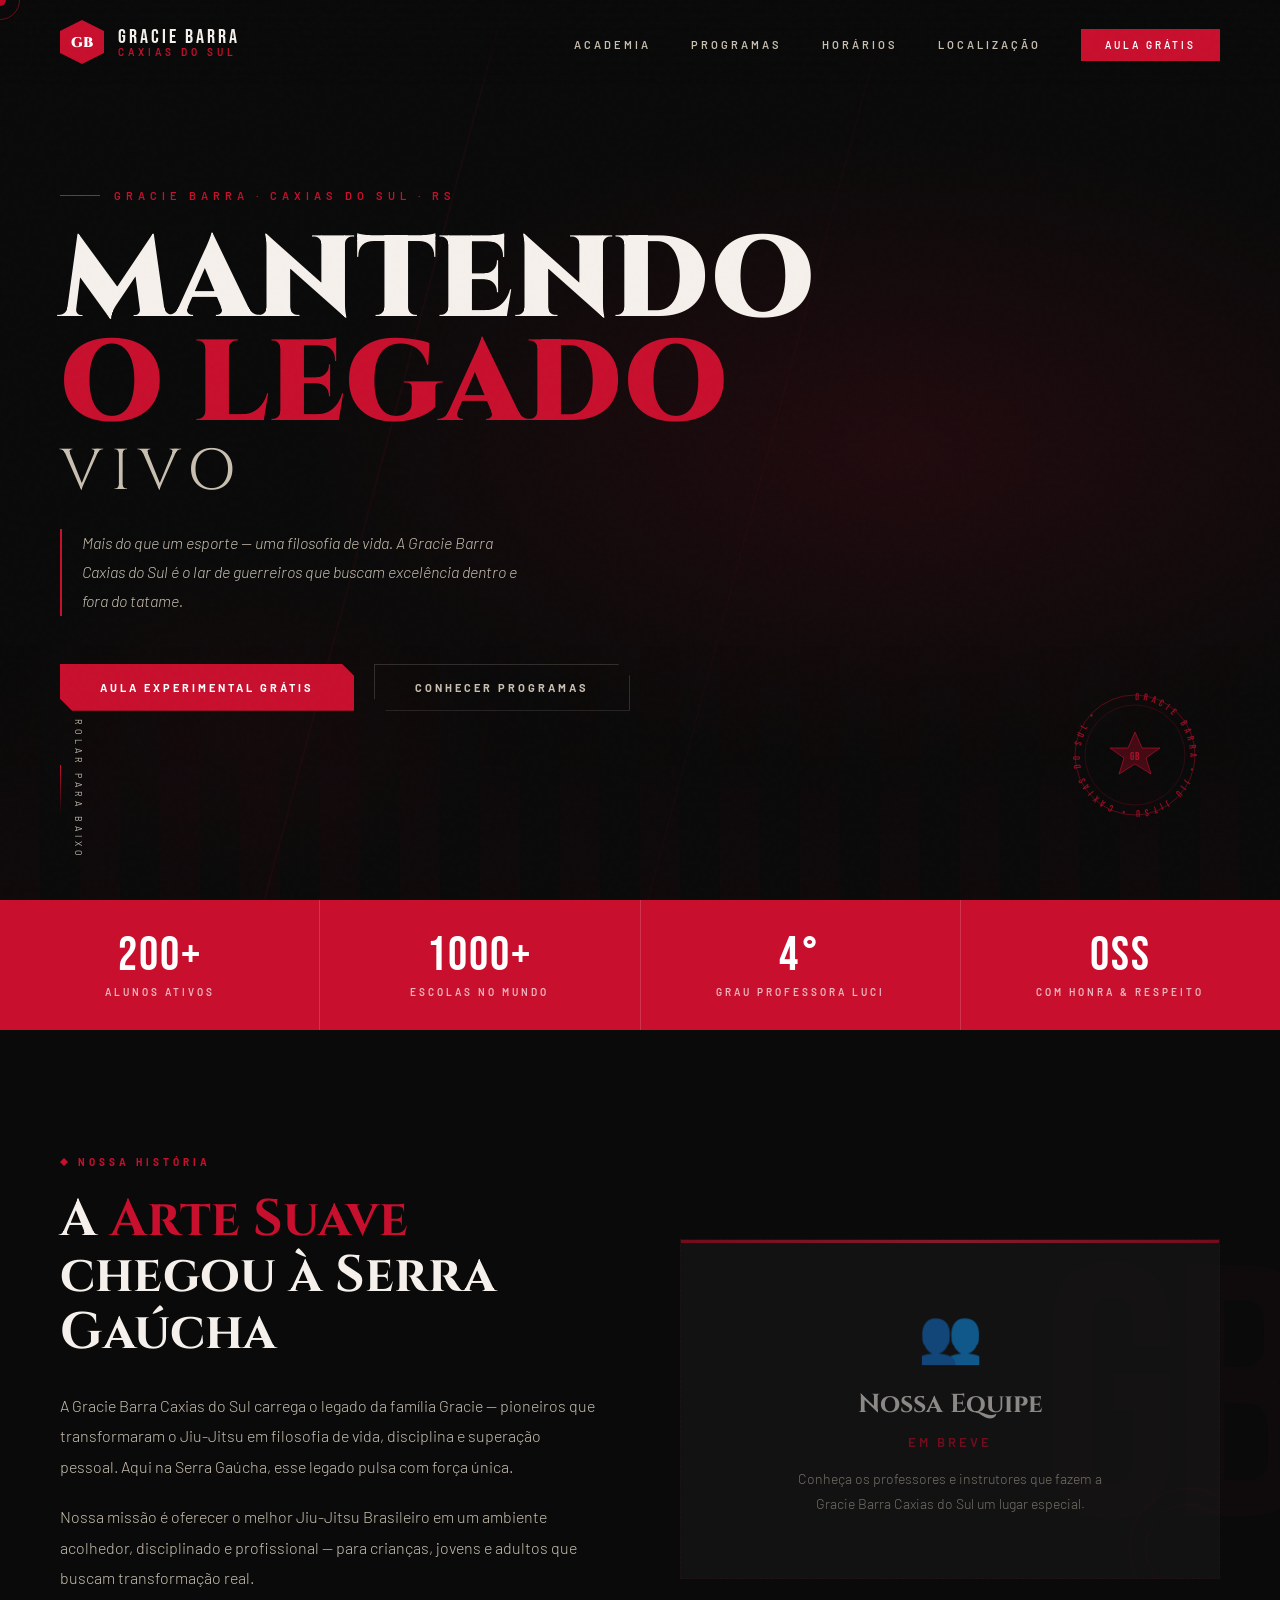
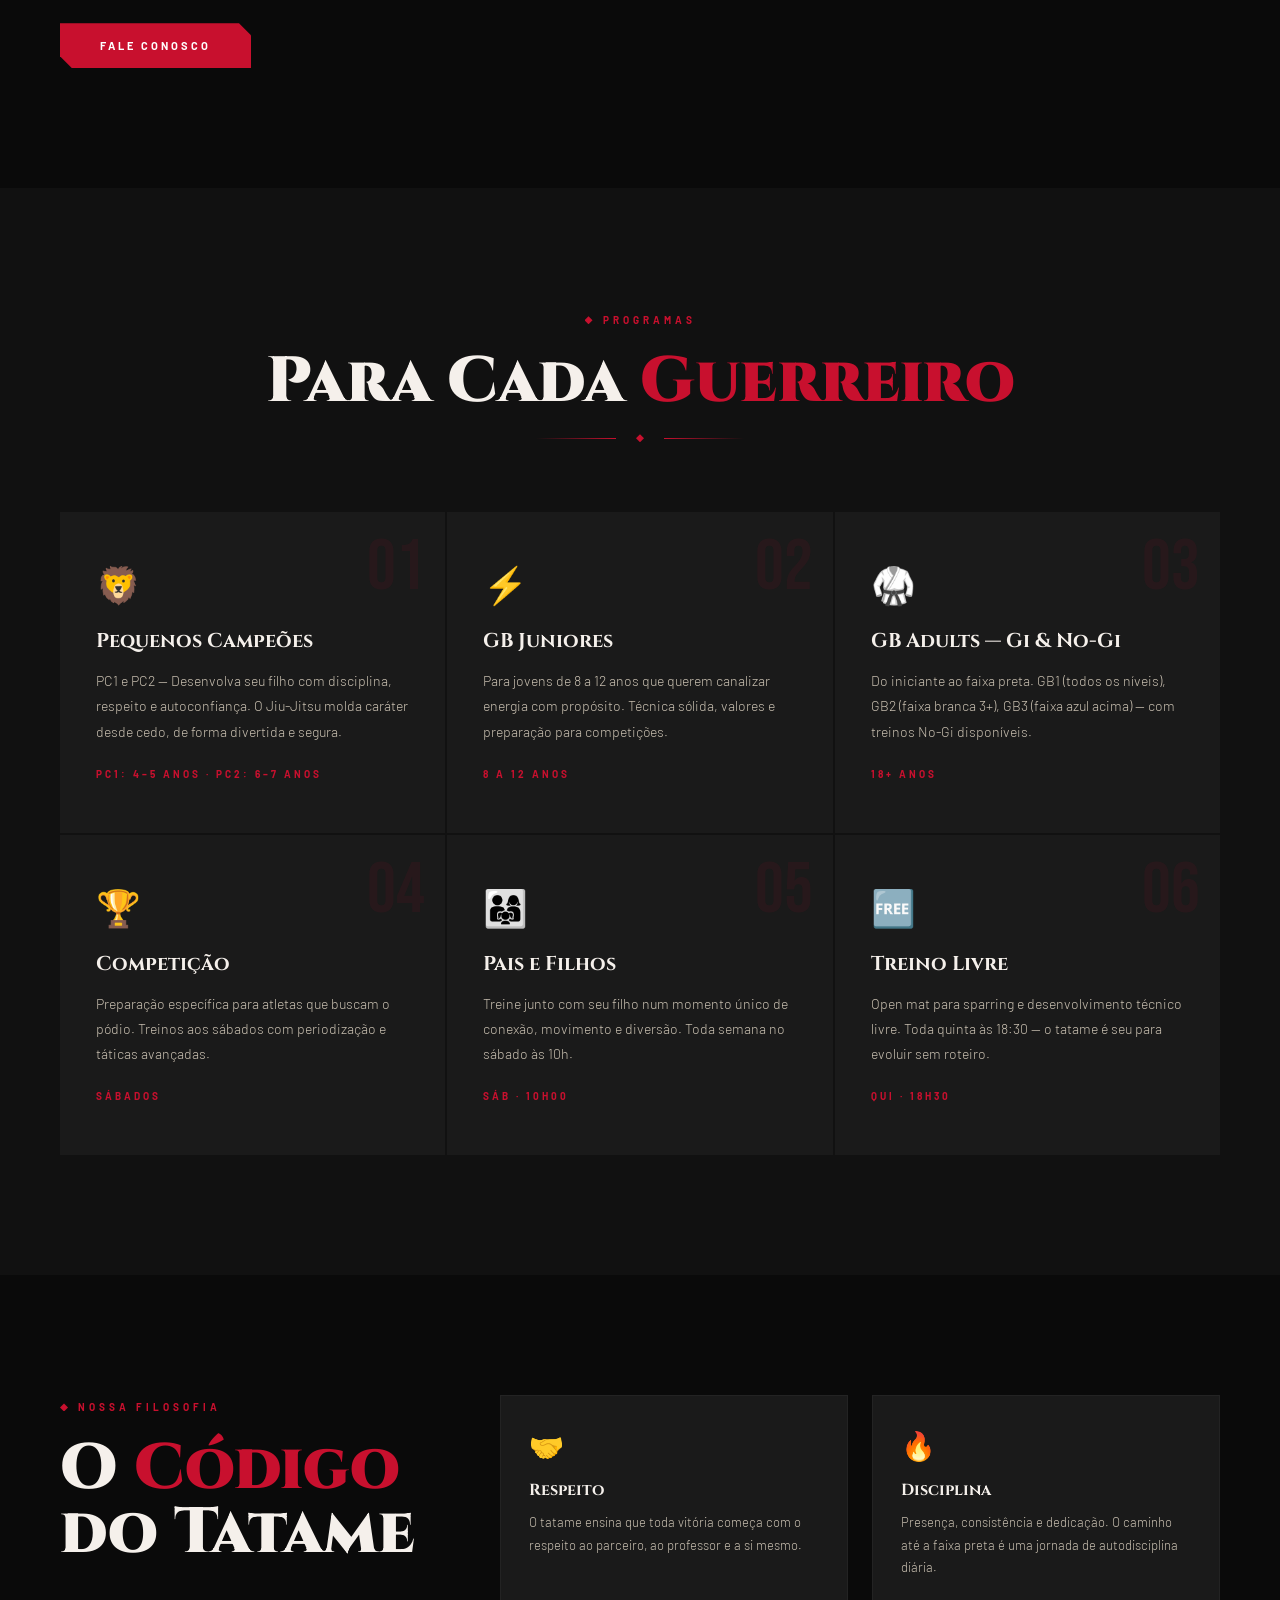
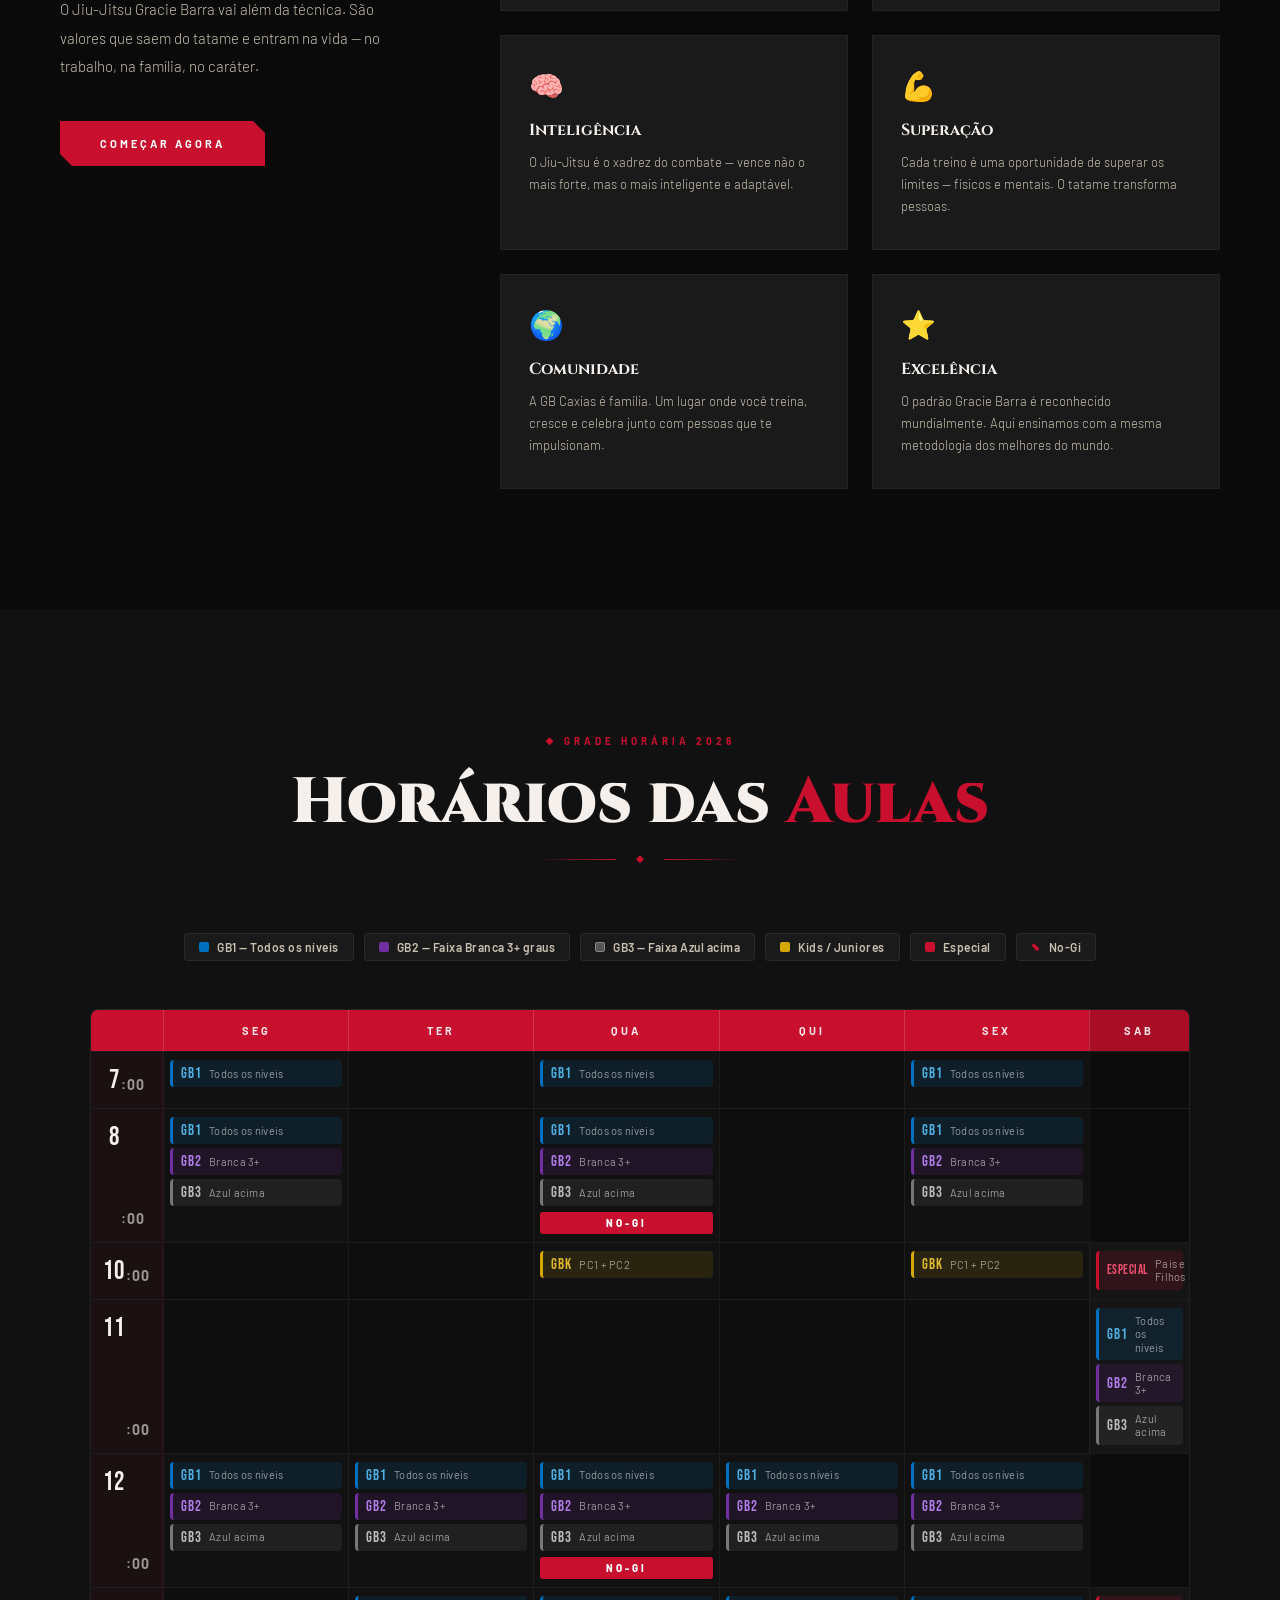
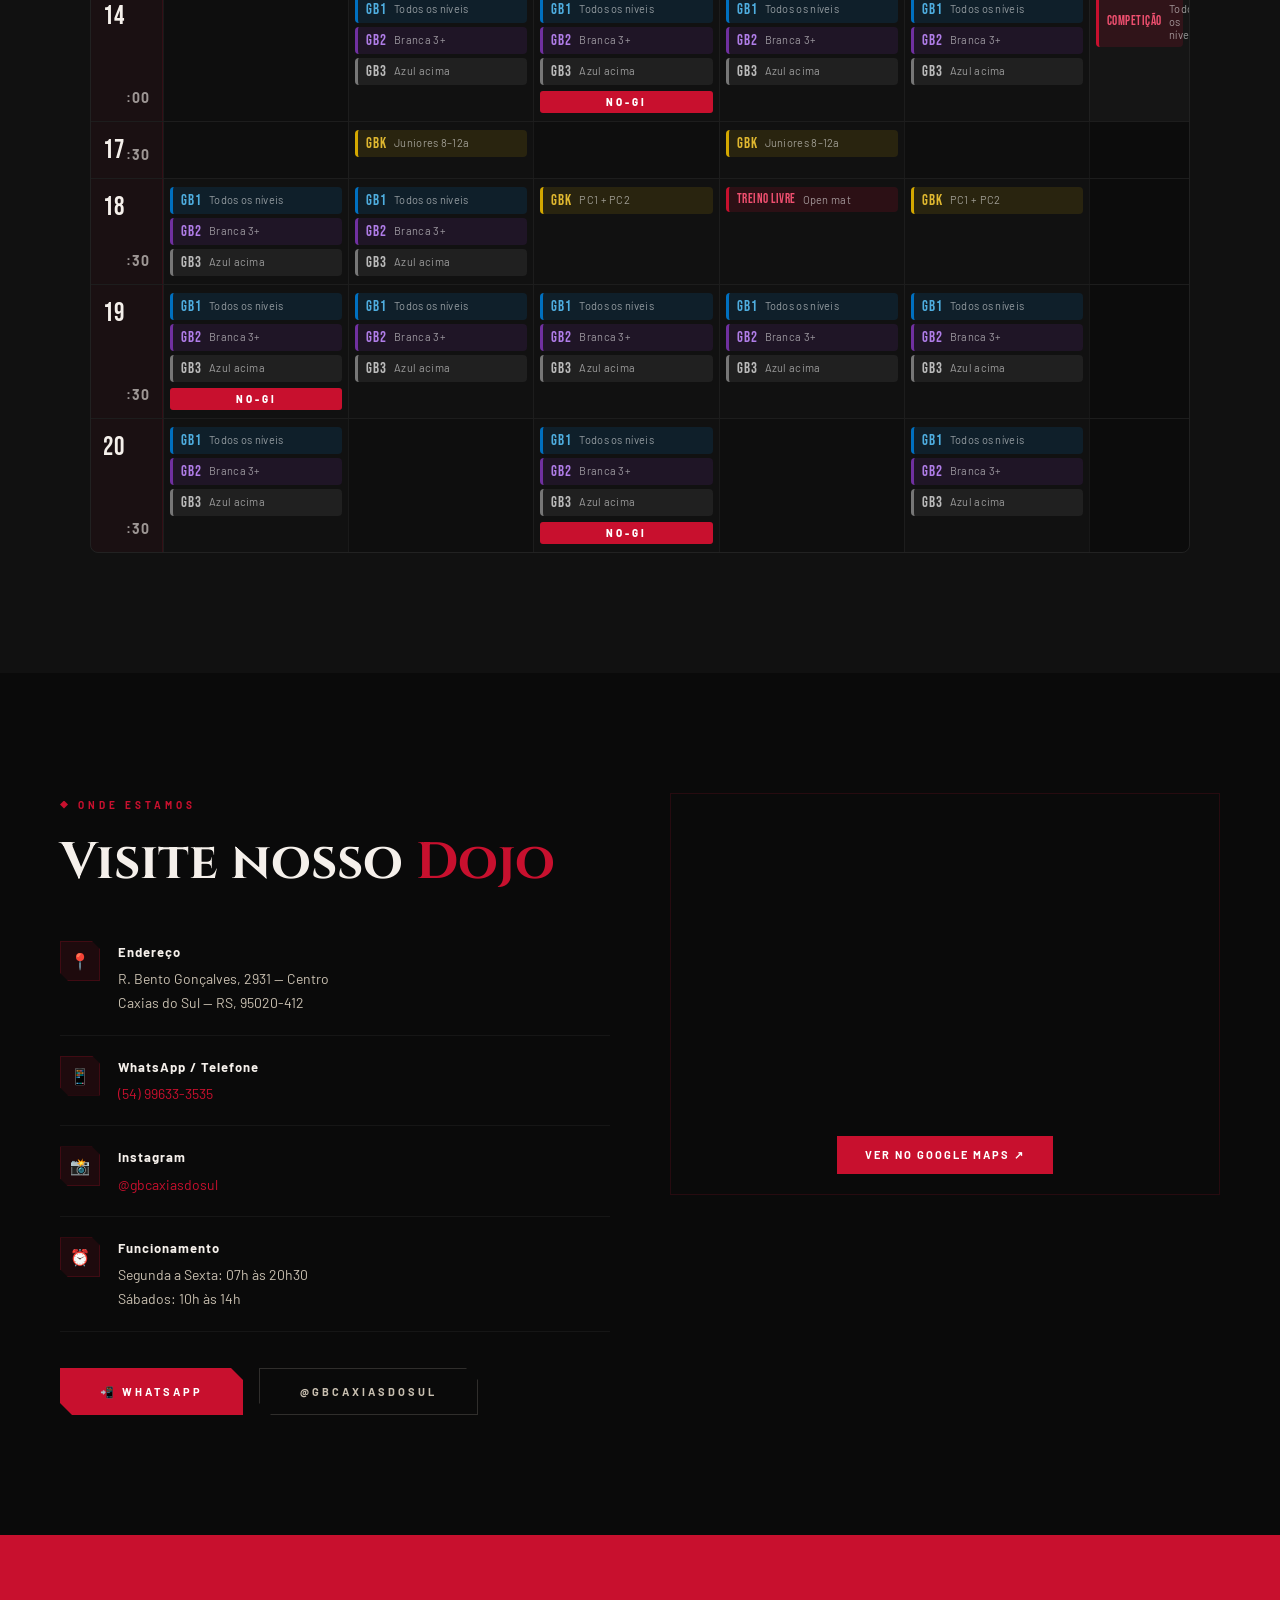
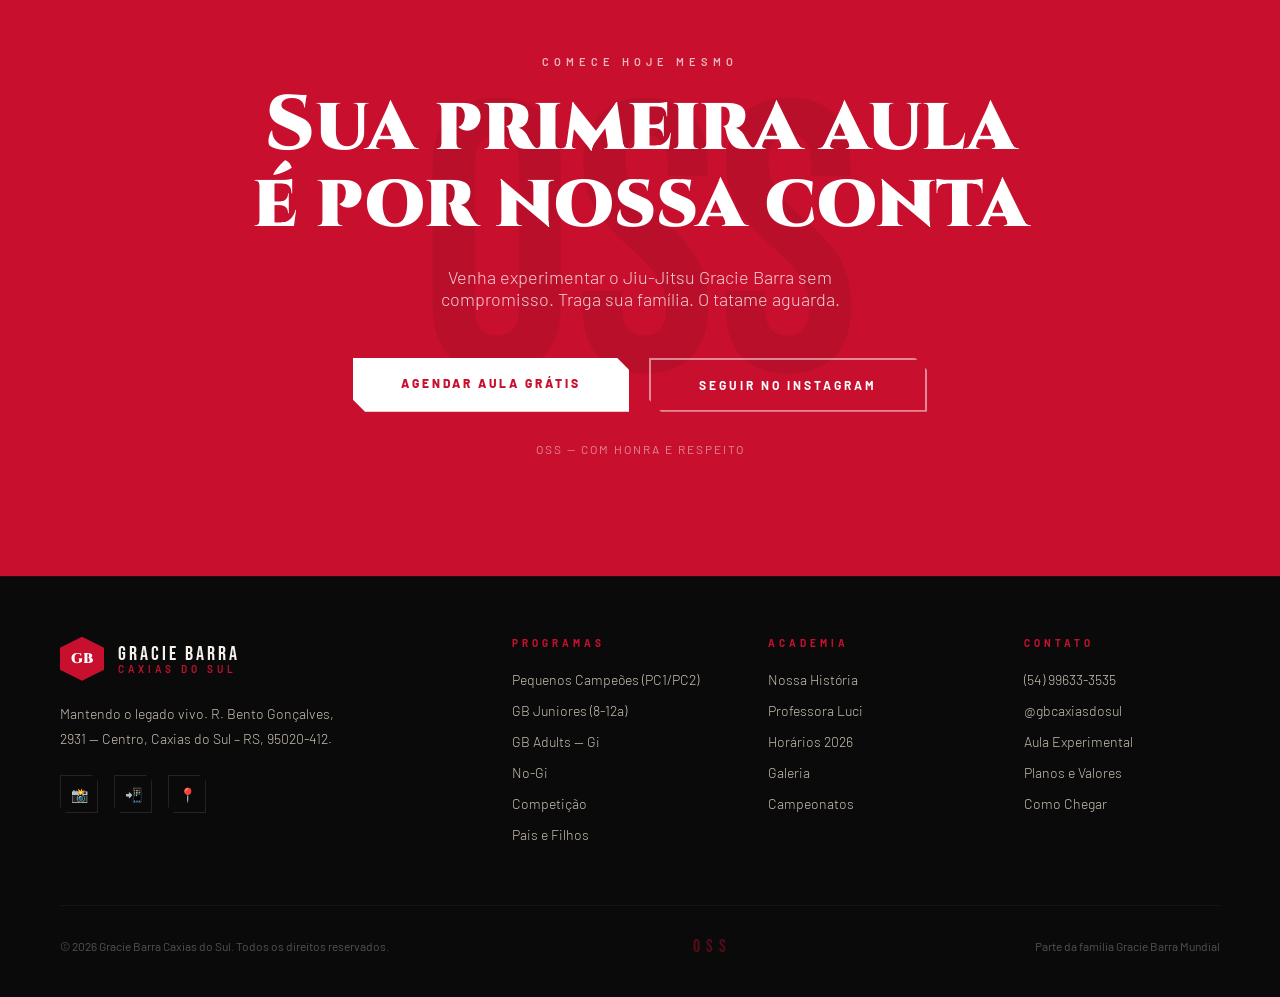
==== index.html @ 8c1ed205 "fix: melhora de estrutura" ====
<!DOCTYPE html>
<html lang="pt-BR">
<head>
<meta charset="UTF-8">
<meta name="viewport" content="width=device-width, initial-scale=1.0">
<title>Gracie Barra Caxias do Sul | Mantendo o Legado Vivo</title>
<meta name="description" content="Academia de Jiu-Jitsu Gracie Barra em Caxias do Sul, RS. Programas para crianças, jovens e adultos. Venha fazer sua primeira aula experimental gratuita!">
<meta name="robots" content="index, follow">
<meta name="theme-color" content="#C8102E">
<meta property="og:type" content="website">
<meta property="og:title" content="Gracie Barra Caxias do Sul | Mantendo o Legado Vivo">
<meta property="og:description" content="Academia de Jiu-Jitsu Gracie Barra em Caxias do Sul, RS. Primeira aula gratuita. Programas para todas as idades.">
<meta property="og:locale" content="pt_BR">
<meta property="og:site_name" content="Gracie Barra Caxias do Sul">
<link rel="icon" href="data:image/svg+xml,<svg xmlns='http://www.w3.org/2000/svg' viewBox='0 0 100 100'><rect width='100' height='100' rx='12' fill='%23C8102E'/><text x='50' y='70' text-anchor='middle' font-size='46' font-family='Georgia,serif' fill='white' font-weight='900'>GB</text></svg>">
<link rel="preconnect" href="https://fonts.googleapis.com">
<link rel="preconnect" href="https://fonts.gstatic.com" crossorigin>
<link href="https://fonts.googleapis.com/css2?family=Bebas+Neue&family=Cinzel:wght@400;700;900&family=Barlow:ital,wght@0,300;0,400;0,600;0,700;1,300&display=swap" rel="stylesheet">
<link rel="stylesheet" href="style.css">
<script type="application/ld+json">
{
  "@context": "https://schema.org",
  "@type": "SportsActivityLocation",
  "name": "Gracie Barra Caxias do Sul",
  "description": "Academia de Jiu-Jitsu Gracie Barra em Caxias do Sul, RS. Aulas para crianças, jovens e adultos.",
  "telephone": "+5554996333535",
  "address": {
    "@type": "PostalAddress",
    "streetAddress": "R. Bento Gonçalves, 2931",
    "addressLocality": "Caxias do Sul",
    "addressRegion": "RS",
    "postalCode": "95020-412",
    "addressCountry": "BR"
  },
  "openingHoursSpecification": [
    {
      "@type": "OpeningHoursSpecification",
      "dayOfWeek": ["Monday","Tuesday","Wednesday","Thursday","Friday"],
      "opens": "07:00",
      "closes": "20:30"
    },
    {
      "@type": "OpeningHoursSpecification",
      "dayOfWeek": "Saturday",
      "opens": "10:00",
      "closes": "14:00"
    }
  ],
  "sameAs": ["https://www.instagram.com/gbcaxiasdosul"]
}
</script>
</head>
<body>

<a href="#hero" class="skip-link">Pular para o conteúdo</a>
<div class="cursor" id="cursor" aria-hidden="true"></div>
<div class="cursor-ring" id="cursorRing" aria-hidden="true"></div>

<!-- NAV -->
<nav id="navbar" aria-label="Navegação principal">
  <a href="#" class="nav-logo" aria-label="Gracie Barra Caxias do Sul — início">
    <div class="nav-logo-icon" aria-hidden="true">GB</div>
    <div class="nav-logo-text">
      <span class="nav-logo-gb">Gracie Barra</span>
      <span class="nav-logo-city">Caxias do Sul</span>
    </div>
  </a>
  <button class="nav-hamburger" id="hamburger" aria-label="Abrir menu" aria-expanded="false">
    <span></span><span></span><span></span>
  </button>
  <ul class="nav-links" id="navLinks" aria-label="Menu principal">
    <li><a href="#about">Academia</a></li>
    <li><a href="#programs">Programas</a></li>
    <li><a href="#schedule">Horários</a></li>
    <li><a href="#location">Localização</a></li>
    <li><a href="https://wa.me/5554996333535?text=Ol%C3%A1!%20Vim%20pelo%20site%20e%20gostaria%20de%20saber%20mais%20sobre%20a%20Gracie%20Barra%20Caxias%20do%20Sul." target="_blank" rel="noopener" class="nav-cta">Aula Grátis</a></li>
  </ul>
</nav>
<div class="nav-overlay" id="navOverlay" aria-hidden="true"></div>

<!-- HERO -->
<section id="hero" aria-label="Apresentação">
  <div class="hero-bg" aria-hidden="true"></div>
  <div class="hero-lines" aria-hidden="true"></div>
  <div class="hero-tatami" aria-hidden="true"></div>
  <div class="hero-content">
    <div class="hero-eyebrow" aria-hidden="true">
      <div class="hero-eyebrow-line"></div>
      <span class="hero-eyebrow-text">Gracie Barra · Caxias do Sul · RS</span>
    </div>
    <h1 class="hero-title">
      <span class="hero-title-top">MANTENDO</span>
      <span class="hero-title-mid">O LEGADO</span>
      <span class="hero-title-bot">VIVO</span>
    </h1>
    <p class="hero-sub">Mais do que um esporte — uma filosofia de vida. A Gracie Barra Caxias do Sul é o lar de guerreiros que buscam excelência dentro e fora do tatame.</p>
    <div class="hero-actions">
      <a href="https://wa.me/5554996333535?text=Ol%C3%A1!%20Gostaria%20de%20agendar%20minha%20aula%20experimental%20gratuita%20na%20Gracie%20Barra%20Caxias%20do%20Sul." target="_blank" rel="noopener" class="btn-primary"><span>Aula Experimental Grátis</span></a>
      <a href="#programs" class="btn-secondary">Conhecer Programas</a>
    </div>
  </div>
  <div class="hero-badge" aria-hidden="true">
    <svg viewBox="0 0 130 130" xmlns="http://www.w3.org/2000/svg">
      <circle cx="65" cy="65" r="60" fill="none" stroke="rgba(200,16,46,.4)" stroke-width="1"/>
      <circle cx="65" cy="65" r="50" fill="none" stroke="rgba(200,16,46,.2)" stroke-width="1"/>
      <defs><path id="cp" d="M65,10 A55,55 0 1,1 64.9,10"/></defs>
      <text font-family="'Bebas Neue',sans-serif" font-size="10" fill="rgba(200,16,46,.7)" letter-spacing="4"><textPath href="#cp">GRACIE BARRA • JIU JITSU • CAXIAS DO SUL •</textPath></text>
      <polygon points="65,42 72,58 90,58 76,68 81,84 65,74 49,84 54,68 40,58 58,58" fill="rgba(200,16,46,.3)" stroke="rgba(200,16,46,.6)" stroke-width="1"/>
      <text x="65" y="70" text-anchor="middle" font-family="'Bebas Neue',sans-serif" font-size="11" fill="rgba(200,16,46,.8)" letter-spacing="1">GB</text>
    </svg>
  </div>
  <div class="hero-scroll" aria-hidden="true">
    <div class="hero-scroll-line"></div>
    <span class="hero-scroll-text">Rolar para baixo</span>
  </div>
</section>

<!-- STATS -->
<div id="stats" aria-label="Números da academia">
  <div class="stats-inner">
    <div class="stat-item reveal"><div class="stat-number">200+</div><div class="stat-label">Alunos Ativos</div></div>
    <div class="stat-item reveal rd1"><div class="stat-number">1000+</div><div class="stat-label">Escolas no Mundo</div></div>
    <div class="stat-item reveal rd2"><div class="stat-number">4°</div><div class="stat-label">Grau Professora Luci</div></div>
    <div class="stat-item reveal rd3"><div class="stat-number">OSS</div><div class="stat-label">Com Honra &amp; Respeito</div></div>
  </div>
</div>

<!-- ABOUT -->
<section id="about" aria-labelledby="about-heading">
  <div class="about-grid">
    <div class="reveal">
      <div class="section-tag"><div class="section-tag-dot" aria-hidden="true"></div><span class="section-tag-text">Nossa História</span></div>
      <h2 id="about-heading" class="about-title">A <em>Arte Suave</em><br>chegou à Serra Gaúcha</h2>
      <p class="about-text">A Gracie Barra Caxias do Sul carrega o legado da família Gracie — pioneiros que transformaram o Jiu-Jitsu em filosofia de vida, disciplina e superação pessoal. Aqui na Serra Gaúcha, esse legado pulsa com força única.</p>
      <p class="about-text">Nossa missão é oferecer o melhor Jiu-Jitsu Brasileiro em um ambiente acolhedor, disciplinado e profissional — para crianças, jovens e adultos que buscam transformação real.</p>
      <a href="https://wa.me/5554996333535?text=Ol%C3%A1!%20Vim%20pelo%20site%20e%20gostaria%20de%20saber%20mais%20sobre%20a%20Gracie%20Barra%20Caxias%20do%20Sul." target="_blank" rel="noopener" class="btn-primary" style="margin-top:10px"><span>Fale Conosco</span></a>
    </div>
    <div class="reveal rd2">
      <div class="about-card" style="display:flex;flex-direction:column;align-items:center;justify-content:center;text-align:center;min-height:340px;border-style:dashed;opacity:.55">
        <div class="about-card-accent" aria-hidden="true"></div>
        <div style="font-size:52px;margin-bottom:20px" aria-hidden="true">👥</div>
        <div style="font-family:'Cinzel',serif;font-size:26px;font-weight:700;color:var(--white);margin-bottom:12px">Nossa Equipe</div>
        <div style="font-size:13px;letter-spacing:3px;text-transform:uppercase;color:var(--red);font-weight:600;margin-bottom:16px">Em breve</div>
        <p style="font-size:14px;font-weight:300;line-height:1.8;color:var(--white-dim);max-width:320px">Conheça os professores e instrutores que fazem a Gracie Barra Caxias do Sul um lugar especial.</p>
      </div>
    </div>
  </div>
</section>

<!-- PROGRAMS -->
<section id="programs" aria-labelledby="programs-heading">
  <div class="section-header reveal">
    <div class="section-tag" style="justify-content:center"><div class="section-tag-dot" aria-hidden="true"></div><span class="section-tag-text">Programas</span></div>
    <h2 id="programs-heading" class="section-title">Para Cada <em>Guerreiro</em></h2>
    <div class="section-divider" aria-hidden="true"><div class="divider-line"></div><div class="divider-diamond"></div><div class="divider-line right"></div></div>
  </div>
  <div class="programs-grid">
    <div class="program-card reveal"><div class="program-number" aria-hidden="true">01</div><div class="program-icon" aria-hidden="true">🦁</div><div class="program-name">Pequenos Campeões</div><p class="program-desc">PC1 e PC2 — Desenvolva seu filho com disciplina, respeito e autoconfiança. O Jiu-Jitsu molda caráter desde cedo, de forma divertida e segura.</p><div class="program-ages">PC1: 4–5 anos · PC2: 6–7 anos</div></div>
    <div class="program-card reveal rd1"><div class="program-number" aria-hidden="true">02</div><div class="program-icon" aria-hidden="true">⚡</div><div class="program-name">GB Juniores</div><p class="program-desc">Para jovens de 8 a 12 anos que querem canalizar energia com propósito. Técnica sólida, valores e preparação para competições.</p><div class="program-ages">8 a 12 anos</div></div>
    <div class="program-card reveal rd2"><div class="program-number" aria-hidden="true">03</div><div class="program-icon" aria-hidden="true">🥋</div><div class="program-name">GB Adults — Gi &amp; No-Gi</div><p class="program-desc">Do iniciante ao faixa preta. GB1 (todos os níveis), GB2 (faixa branca 3+), GB3 (faixa azul acima) — com treinos No-Gi disponíveis.</p><div class="program-ages">18+ anos</div></div>
    <div class="program-card reveal rd3"><div class="program-number" aria-hidden="true">04</div><div class="program-icon" aria-hidden="true">🏆</div><div class="program-name">Competição</div><p class="program-desc">Preparação específica para atletas que buscam o pódio. Treinos aos sábados com periodização e táticas avançadas.</p><div class="program-ages">Sábados</div></div>
    <div class="program-card reveal rd1"><div class="program-number" aria-hidden="true">05</div><div class="program-icon" aria-hidden="true">👨‍👩‍👧</div><div class="program-name">Pais e Filhos</div><p class="program-desc">Treine junto com seu filho num momento único de conexão, movimento e diversão. Toda semana no sábado às 10h.</p><div class="program-ages">Sáb · 10h00</div></div>
    <div class="program-card reveal rd2"><div class="program-number" aria-hidden="true">06</div><div class="program-icon" aria-hidden="true">🆓</div><div class="program-name">Treino Livre</div><p class="program-desc">Open mat para sparring e desenvolvimento técnico livre. Toda quinta às 18:30 — o tatame é seu para evoluir sem roteiro.</p><div class="program-ages">Qui · 18h30</div></div>
  </div>
</section>

<!-- VALUES -->
<section id="values" aria-labelledby="values-heading">
  <div class="values-content">
    <div class="values-left reveal">
      <div class="section-tag"><div class="section-tag-dot" aria-hidden="true"></div><span class="section-tag-text">Nossa Filosofia</span></div>
      <h2 id="values-heading" class="section-title">O <em>Código</em><br>do Tatame</h2>
      <p>O Jiu-Jitsu Gracie Barra vai além da técnica. São valores que saem do tatame e entram na vida — no trabalho, na família, no caráter.</p>
      <a href="https://wa.me/5554996333535?text=Ol%C3%A1!%20Quero%20come%C3%A7ar%20minha%20jornada%20na%20Gracie%20Barra%20Caxias%20do%20Sul.%20Pode%20me%20ajudar%3F" target="_blank" rel="noopener" class="btn-primary"><span>Começar Agora</span></a>
    </div>
    <div class="values-grid">
      <div class="value-card reveal"><span class="value-emoji" aria-hidden="true">🤝</span><div class="value-name">Respeito</div><p class="value-desc">O tatame ensina que toda vitória começa com o respeito ao parceiro, ao professor e a si mesmo.</p></div>
      <div class="value-card reveal rd1"><span class="value-emoji" aria-hidden="true">🔥</span><div class="value-name">Disciplina</div><p class="value-desc">Presença, consistência e dedicação. O caminho até a faixa preta é uma jornada de autodisciplina diária.</p></div>
      <div class="value-card reveal rd2"><span class="value-emoji" aria-hidden="true">🧠</span><div class="value-name">Inteligência</div><p class="value-desc">O Jiu-Jitsu é o xadrez do combate — vence não o mais forte, mas o mais inteligente e adaptável.</p></div>
      <div class="value-card reveal rd3"><span class="value-emoji" aria-hidden="true">💪</span><div class="value-name">Superação</div><p class="value-desc">Cada treino é uma oportunidade de superar os limites — físicos e mentais. O tatame transforma pessoas.</p></div>
      <div class="value-card reveal"><span class="value-emoji" aria-hidden="true">🌍</span><div class="value-name">Comunidade</div><p class="value-desc">A GB Caxias é família. Um lugar onde você treina, cresce e celebra junto com pessoas que te impulsionam.</p></div>
      <div class="value-card reveal rd1"><span class="value-emoji" aria-hidden="true">⭐</span><div class="value-name">Excelência</div><p class="value-desc">O padrão Gracie Barra é reconhecido mundialmente. Aqui ensinamos com a mesma metodologia dos melhores do mundo.</p></div>
    </div>
  </div>
</section>

<!-- SCHEDULE -->
<section id="schedule" aria-labelledby="schedule-heading">
  <div class="section-header reveal">
    <div class="section-tag" style="justify-content:center"><div class="section-tag-dot" aria-hidden="true"></div><span class="section-tag-text">Grade Horária 2026</span></div>
    <h2 id="schedule-heading" class="section-title">Horários das <em>Aulas</em></h2>
    <div class="section-divider" aria-hidden="true"><div class="divider-line"></div><div class="divider-diamond"></div><div class="divider-line right"></div></div>
  </div>

  <div class="sched-container reveal">

    <!-- LEGEND -->
    <div class="sched-legend" role="list" aria-label="Legenda da grade">
      <div class="sleg sleg-gb1" role="listitem"><span class="sleg-bar" aria-hidden="true"></span>GB1 — Todos os níveis</div>
      <div class="sleg sleg-gb2" role="listitem"><span class="sleg-bar" aria-hidden="true"></span>GB2 — Faixa Branca 3+ graus</div>
      <div class="sleg sleg-gb3" role="listitem"><span class="sleg-bar" aria-hidden="true"></span>GB3 — Faixa Azul acima</div>
      <div class="sleg sleg-kids" role="listitem"><span class="sleg-bar" aria-hidden="true"></span>Kids / Juniores</div>
      <div class="sleg sleg-special" role="listitem"><span class="sleg-bar" aria-hidden="true"></span>Especial</div>
      <div class="sleg sleg-nogi" role="listitem"><span class="sleg-bar" aria-hidden="true"></span>No-Gi</div>
    </div>

    <!-- GRID HEADER -->
    <div class="sg-wrap">
      <div class="sg-head" role="row">
        <div class="sg-time-col"></div>
        <div class="sg-day" role="columnheader">SEG</div>
        <div class="sg-day" role="columnheader">TER</div>
        <div class="sg-day" role="columnheader">QUA</div>
        <div class="sg-day" role="columnheader">QUI</div>
        <div class="sg-day" role="columnheader">SEX</div>
        <div class="sg-day sg-sab" role="columnheader">SAB</div>
      </div>

      <!-- ROWS -->

      <!-- 7:00 -->
      <div class="sg-row">
        <div class="sg-time">7<span>:00</span></div>
        <div class="sg-cell">
          <div class="sc sc-gb1"><span class="sc-tag">GB1</span><span class="sc-desc">Todos os níveis</span></div>
        </div>
        <div class="sg-cell sg-empty"></div>
        <div class="sg-cell">
          <div class="sc sc-gb1"><span class="sc-tag">GB1</span><span class="sc-desc">Todos os níveis</span></div>
        </div>
        <div class="sg-cell sg-empty"></div>
        <div class="sg-cell">
          <div class="sc sc-gb1"><span class="sc-tag">GB1</span><span class="sc-desc">Todos os níveis</span></div>
        </div>
        <div class="sg-cell sg-empty sg-sab"></div>
      </div>

      <!-- 8:00 -->
      <div class="sg-row">
        <div class="sg-time">8<span>:00</span></div>
        <div class="sg-cell">
          <div class="sc sc-gb1"><span class="sc-tag">GB1</span><span class="sc-desc">Todos os níveis</span></div>
          <div class="sc sc-gb2"><span class="sc-tag">GB2</span><span class="sc-desc">Branca 3+</span></div>
          <div class="sc sc-gb3"><span class="sc-tag">GB3</span><span class="sc-desc">Azul acima</span></div>
        </div>
        <div class="sg-cell sg-empty"></div>
        <div class="sg-cell">
          <div class="sc sc-gb1"><span class="sc-tag">GB1</span><span class="sc-desc">Todos os níveis</span></div>
          <div class="sc sc-gb2"><span class="sc-tag">GB2</span><span class="sc-desc">Branca 3+</span></div>
          <div class="sc sc-gb3"><span class="sc-tag">GB3</span><span class="sc-desc">Azul acima</span></div>
          <div class="sc-nogi">NO-GI</div>
        </div>
        <div class="sg-cell sg-empty"></div>
        <div class="sg-cell">
          <div class="sc sc-gb1"><span class="sc-tag">GB1</span><span class="sc-desc">Todos os níveis</span></div>
          <div class="sc sc-gb2"><span class="sc-tag">GB2</span><span class="sc-desc">Branca 3+</span></div>
          <div class="sc sc-gb3"><span class="sc-tag">GB3</span><span class="sc-desc">Azul acima</span></div>
        </div>
        <div class="sg-cell sg-empty sg-sab"></div>
      </div>

      <!-- 10:00 -->
      <div class="sg-row">
        <div class="sg-time">10<span>:00</span></div>
        <div class="sg-cell sg-empty"></div>
        <div class="sg-cell sg-empty"></div>
        <div class="sg-cell">
          <div class="sc sc-kids"><span class="sc-tag">GBK</span><span class="sc-desc">PC1 + PC2</span></div>
        </div>
        <div class="sg-cell sg-empty"></div>
        <div class="sg-cell">
          <div class="sc sc-kids"><span class="sc-tag">GBK</span><span class="sc-desc">PC1 + PC2</span></div>
        </div>
        <div class="sg-cell sg-sab">
          <div class="sc sc-special"><span class="sc-tag">ESPECIAL</span><span class="sc-desc">Pais e Filhos</span></div>
        </div>
      </div>

      <!-- 11:00 -->
      <div class="sg-row">
        <div class="sg-time">11<span>:00</span></div>
        <div class="sg-cell sg-empty"></div>
        <div class="sg-cell sg-empty"></div>
        <div class="sg-cell sg-empty"></div>
        <div class="sg-cell sg-empty"></div>
        <div class="sg-cell sg-empty"></div>
        <div class="sg-cell sg-sab">
          <div class="sc sc-gb1"><span class="sc-tag">GB1</span><span class="sc-desc">Todos os níveis</span></div>
          <div class="sc sc-gb2"><span class="sc-tag">GB2</span><span class="sc-desc">Branca 3+</span></div>
          <div class="sc sc-gb3"><span class="sc-tag">GB3</span><span class="sc-desc">Azul acima</span></div>
        </div>
      </div>

      <!-- 12:00 -->
      <div class="sg-row">
        <div class="sg-time">12<span>:00</span></div>
        <div class="sg-cell">
          <div class="sc sc-gb1"><span class="sc-tag">GB1</span><span class="sc-desc">Todos os níveis</span></div>
          <div class="sc sc-gb2"><span class="sc-tag">GB2</span><span class="sc-desc">Branca 3+</span></div>
          <div class="sc sc-gb3"><span class="sc-tag">GB3</span><span class="sc-desc">Azul acima</span></div>
        </div>
        <div class="sg-cell">
          <div class="sc sc-gb1"><span class="sc-tag">GB1</span><span class="sc-desc">Todos os níveis</span></div>
          <div class="sc sc-gb2"><span class="sc-tag">GB2</span><span class="sc-desc">Branca 3+</span></div>
          <div class="sc sc-gb3"><span class="sc-tag">GB3</span><span class="sc-desc">Azul acima</span></div>
        </div>
        <div class="sg-cell">
          <div class="sc sc-gb1"><span class="sc-tag">GB1</span><span class="sc-desc">Todos os níveis</span></div>
          <div class="sc sc-gb2"><span class="sc-tag">GB2</span><span class="sc-desc">Branca 3+</span></div>
          <div class="sc sc-gb3"><span class="sc-tag">GB3</span><span class="sc-desc">Azul acima</span></div>
          <div class="sc-nogi">NO-GI</div>
        </div>
        <div class="sg-cell">
          <div class="sc sc-gb1"><span class="sc-tag">GB1</span><span class="sc-desc">Todos os níveis</span></div>
          <div class="sc sc-gb2"><span class="sc-tag">GB2</span><span class="sc-desc">Branca 3+</span></div>
          <div class="sc sc-gb3"><span class="sc-tag">GB3</span><span class="sc-desc">Azul acima</span></div>
        </div>
        <div class="sg-cell">
          <div class="sc sc-gb1"><span class="sc-tag">GB1</span><span class="sc-desc">Todos os níveis</span></div>
          <div class="sc sc-gb2"><span class="sc-tag">GB2</span><span class="sc-desc">Branca 3+</span></div>
          <div class="sc sc-gb3"><span class="sc-tag">GB3</span><span class="sc-desc">Azul acima</span></div>
        </div>
        <div class="sg-cell sg-empty sg-sab"></div>
      </div>

      <!-- 14:00 -->
      <div class="sg-row">
        <div class="sg-time">14<span>:00</span></div>
        <div class="sg-cell sg-empty"></div>
        <div class="sg-cell">
          <div class="sc sc-gb1"><span class="sc-tag">GB1</span><span class="sc-desc">Todos os níveis</span></div>
          <div class="sc sc-gb2"><span class="sc-tag">GB2</span><span class="sc-desc">Branca 3+</span></div>
          <div class="sc sc-gb3"><span class="sc-tag">GB3</span><span class="sc-desc">Azul acima</span></div>
        </div>
        <div class="sg-cell">
          <div class="sc sc-gb1"><span class="sc-tag">GB1</span><span class="sc-desc">Todos os níveis</span></div>
          <div class="sc sc-gb2"><span class="sc-tag">GB2</span><span class="sc-desc">Branca 3+</span></div>
          <div class="sc sc-gb3"><span class="sc-tag">GB3</span><span class="sc-desc">Azul acima</span></div>
          <div class="sc-nogi">NO-GI</div>
        </div>
        <div class="sg-cell">
          <div class="sc sc-gb1"><span class="sc-tag">GB1</span><span class="sc-desc">Todos os níveis</span></div>
          <div class="sc sc-gb2"><span class="sc-tag">GB2</span><span class="sc-desc">Branca 3+</span></div>
          <div class="sc sc-gb3"><span class="sc-tag">GB3</span><span class="sc-desc">Azul acima</span></div>
        </div>
        <div class="sg-cell">
          <div class="sc sc-gb1"><span class="sc-tag">GB1</span><span class="sc-desc">Todos os níveis</span></div>
          <div class="sc sc-gb2"><span class="sc-tag">GB2</span><span class="sc-desc">Branca 3+</span></div>
          <div class="sc sc-gb3"><span class="sc-tag">GB3</span><span class="sc-desc">Azul acima</span></div>
        </div>
        <div class="sg-cell sg-sab">
          <div class="sc sc-special"><span class="sc-tag">COMPETIÇÃO</span><span class="sc-desc">Todos os níveis</span></div>
        </div>
      </div>

      <!-- 17:30 -->
      <div class="sg-row">
        <div class="sg-time">17<span>:30</span></div>
        <div class="sg-cell sg-empty"></div>
        <div class="sg-cell">
          <div class="sc sc-kids"><span class="sc-tag">GBK</span><span class="sc-desc">Juniores 8–12a</span></div>
        </div>
        <div class="sg-cell sg-empty"></div>
        <div class="sg-cell">
          <div class="sc sc-kids"><span class="sc-tag">GBK</span><span class="sc-desc">Juniores 8–12a</span></div>
        </div>
        <div class="sg-cell sg-empty"></div>
        <div class="sg-cell sg-empty sg-sab"></div>
      </div>

      <!-- 18:30 -->
      <div class="sg-row">
        <div class="sg-time">18<span>:30</span></div>
        <div class="sg-cell">
          <div class="sc sc-gb1"><span class="sc-tag">GB1</span><span class="sc-desc">Todos os níveis</span></div>
          <div class="sc sc-gb2"><span class="sc-tag">GB2</span><span class="sc-desc">Branca 3+</span></div>
          <div class="sc sc-gb3"><span class="sc-tag">GB3</span><span class="sc-desc">Azul acima</span></div>
        </div>
        <div class="sg-cell">
          <div class="sc sc-gb1"><span class="sc-tag">GB1</span><span class="sc-desc">Todos os níveis</span></div>
          <div class="sc sc-gb2"><span class="sc-tag">GB2</span><span class="sc-desc">Branca 3+</span></div>
          <div class="sc sc-gb3"><span class="sc-tag">GB3</span><span class="sc-desc">Azul acima</span></div>
        </div>
        <div class="sg-cell">
          <div class="sc sc-kids"><span class="sc-tag">GBK</span><span class="sc-desc">PC1 + PC2</span></div>
        </div>
        <div class="sg-cell">
          <div class="sc sc-special"><span class="sc-tag">TREINO LIVRE</span><span class="sc-desc">Open mat</span></div>
        </div>
        <div class="sg-cell">
          <div class="sc sc-kids"><span class="sc-tag">GBK</span><span class="sc-desc">PC1 + PC2</span></div>
        </div>
        <div class="sg-cell sg-empty sg-sab"></div>
      </div>

      <!-- 19:30 -->
      <div class="sg-row">
        <div class="sg-time">19<span>:30</span></div>
        <div class="sg-cell">
          <div class="sc sc-gb1"><span class="sc-tag">GB1</span><span class="sc-desc">Todos os níveis</span></div>
          <div class="sc sc-gb2"><span class="sc-tag">GB2</span><span class="sc-desc">Branca 3+</span></div>
          <div class="sc sc-gb3"><span class="sc-tag">GB3</span><span class="sc-desc">Azul acima</span></div>
          <div class="sc-nogi">NO-GI</div>
        </div>
        <div class="sg-cell">
          <div class="sc sc-gb1"><span class="sc-tag">GB1</span><span class="sc-desc">Todos os níveis</span></div>
          <div class="sc sc-gb2"><span class="sc-tag">GB2</span><span class="sc-desc">Branca 3+</span></div>
          <div class="sc sc-gb3"><span class="sc-tag">GB3</span><span class="sc-desc">Azul acima</span></div>
        </div>
        <div class="sg-cell">
          <div class="sc sc-gb1"><span class="sc-tag">GB1</span><span class="sc-desc">Todos os níveis</span></div>
          <div class="sc sc-gb2"><span class="sc-tag">GB2</span><span class="sc-desc">Branca 3+</span></div>
          <div class="sc sc-gb3"><span class="sc-tag">GB3</span><span class="sc-desc">Azul acima</span></div>
        </div>
        <div class="sg-cell">
          <div class="sc sc-gb1"><span class="sc-tag">GB1</span><span class="sc-desc">Todos os níveis</span></div>
          <div class="sc sc-gb2"><span class="sc-tag">GB2</span><span class="sc-desc">Branca 3+</span></div>
          <div class="sc sc-gb3"><span class="sc-tag">GB3</span><span class="sc-desc">Azul acima</span></div>
        </div>
        <div class="sg-cell">
          <div class="sc sc-gb1"><span class="sc-tag">GB1</span><span class="sc-desc">Todos os níveis</span></div>
          <div class="sc sc-gb2"><span class="sc-tag">GB2</span><span class="sc-desc">Branca 3+</span></div>
          <div class="sc sc-gb3"><span class="sc-tag">GB3</span><span class="sc-desc">Azul acima</span></div>
        </div>
        <div class="sg-cell sg-empty sg-sab"></div>
      </div>

      <!-- 20:30 -->
      <div class="sg-row sg-row-last">
        <div class="sg-time">20<span>:30</span></div>
        <div class="sg-cell">
          <div class="sc sc-gb1"><span class="sc-tag">GB1</span><span class="sc-desc">Todos os níveis</span></div>
          <div class="sc sc-gb2"><span class="sc-tag">GB2</span><span class="sc-desc">Branca 3+</span></div>
          <div class="sc sc-gb3"><span class="sc-tag">GB3</span><span class="sc-desc">Azul acima</span></div>
        </div>
        <div class="sg-cell sg-empty"></div>
        <div class="sg-cell">
          <div class="sc sc-gb1"><span class="sc-tag">GB1</span><span class="sc-desc">Todos os níveis</span></div>
          <div class="sc sc-gb2"><span class="sc-tag">GB2</span><span class="sc-desc">Branca 3+</span></div>
          <div class="sc sc-gb3"><span class="sc-tag">GB3</span><span class="sc-desc">Azul acima</span></div>
          <div class="sc-nogi">NO-GI</div>
        </div>
        <div class="sg-cell sg-empty"></div>
        <div class="sg-cell">
          <div class="sc sc-gb1"><span class="sc-tag">GB1</span><span class="sc-desc">Todos os níveis</span></div>
          <div class="sc sc-gb2"><span class="sc-tag">GB2</span><span class="sc-desc">Branca 3+</span></div>
          <div class="sc sc-gb3"><span class="sc-tag">GB3</span><span class="sc-desc">Azul acima</span></div>
        </div>
        <div class="sg-cell sg-empty sg-sab"></div>
      </div>

    </div><!-- sg-wrap -->
  </div><!-- sched-container -->
</section>

<!-- LOCATION -->
<section id="location" aria-labelledby="location-heading">
  <div class="location-grid">
    <div class="reveal">
      <div class="section-tag"><div class="section-tag-dot" aria-hidden="true"></div><span class="section-tag-text">Onde Estamos</span></div>
      <h2 id="location-heading" class="about-title">Visite nosso <em>Dojo</em></h2>
      <div class="location-detail">
        <div class="location-icon" aria-hidden="true">📍</div>
        <div class="location-detail-text"><strong>Endereço</strong>R. Bento Gonçalves, 2931 — Centro<br>Caxias do Sul — RS, 95020-412</div>
      </div>
      <div class="location-detail">
        <div class="location-icon" aria-hidden="true">📱</div>
        <div class="location-detail-text"><strong>WhatsApp / Telefone</strong><a href="https://wa.me/5554996333535?text=Ol%C3%A1!%20Vim%20pelo%20site%20e%20gostaria%20de%20saber%20mais%20sobre%20a%20Gracie%20Barra%20Caxias%20do%20Sul." target="_blank" rel="noopener">(54) 99633-3535</a></div>
      </div>
      <div class="location-detail">
        <div class="location-icon" aria-hidden="true">📸</div>
        <div class="location-detail-text"><strong>Instagram</strong><a href="https://www.instagram.com/gbcaxiasdosul" target="_blank" rel="noopener">@gbcaxiasdosul</a></div>
      </div>
      <div class="location-detail">
        <div class="location-icon" aria-hidden="true">⏰</div>
        <div class="location-detail-text"><strong>Funcionamento</strong>Segunda a Sexta: 07h às 20h30<br>Sábados: 10h às 14h</div>
      </div>
      <div style="margin-top:36px;display:flex;gap:16px;flex-wrap:wrap">
        <a href="https://wa.me/5554996333535?text=Ol%C3%A1!%20Vim%20pelo%20site%20e%20gostaria%20de%20saber%20mais%20sobre%20a%20Gracie%20Barra%20Caxias%20do%20Sul." target="_blank" rel="noopener" class="btn-primary"><span>📲 WhatsApp</span></a>
        <a href="https://www.instagram.com/gbcaxiasdosul" target="_blank" rel="noopener" class="btn-secondary">@gbcaxiasdosul</a>
      </div>
    </div>
    <div class="map-box reveal rd2">
      <iframe src="https://www.google.com/maps/embed?pb=!1m18!1m12!1m3!1d3509.872!2d-51.17924!3d-29.16855!2m3!1f0!2f0!3f0!3m2!1i1024!2i768!4f13.1!3m3!1m2!1s0x951ecd2a9a4e9b3f%3A0x0!2sR.%20Bento%20Gon%C3%A7alves%2C%202931%20-%20Centro%2C%20Caxias%20do%20Sul%20-%20RS%2C%2095020-412!5e0!3m2!1spt-BR!2sbr!4v1700000000000!5m2!1spt-BR!2sbr" allowfullscreen="" loading="lazy" referrerpolicy="no-referrer-when-downgrade" title="Mapa — Gracie Barra Caxias do Sul"></iframe>
      <div class="map-overlay">
        <a href="https://maps.google.com/?q=R.+Bento+Gonçalves,+2931,+Centro,+Caxias+do+Sul,+RS" target="_blank" rel="noopener" class="map-cta">Ver no Google Maps ↗</a>
      </div>
    </div>
  </div>
</section>

<!-- CTA -->
<section id="cta" aria-labelledby="cta-heading">
  <div class="cta-content">
    <div class="cta-eyebrow">Comece hoje mesmo</div>
    <h2 id="cta-heading" class="cta-title">Sua primeira aula<br>é por nossa conta</h2>
    <p class="cta-sub">Venha experimentar o Jiu-Jitsu Gracie Barra sem compromisso. Traga sua família. O tatame aguarda.</p>
    <div class="cta-buttons">
      <a href="https://wa.me/5554996333535?text=Ol%C3%A1!%20Gostaria%20de%20agendar%20minha%20aula%20experimental%20gratuita%20na%20Gracie%20Barra%20Caxias%20do%20Sul." target="_blank" rel="noopener" class="btn-white">Agendar Aula Grátis</a>
      <a href="https://www.instagram.com/gbcaxiasdosul" target="_blank" rel="noopener" class="btn-outline-white">Seguir no Instagram</a>
    </div>
    <p style="margin-top:30px;font-size:12px;color:rgba(255,255,255,.5);letter-spacing:2px">OSS — COM HONRA E RESPEITO</p>
  </div>
</section>

<!-- FOOTER -->
<footer>
  <div class="footer-grid">
    <div class="footer-brand">
      <a href="#" class="nav-logo" aria-label="Gracie Barra Caxias do Sul — início">
        <div class="nav-logo-icon" aria-hidden="true">GB</div>
        <div class="nav-logo-text">
          <span class="nav-logo-gb">Gracie Barra</span>
          <span class="nav-logo-city">Caxias do Sul</span>
        </div>
      </a>
      <p>Mantendo o legado vivo. R. Bento Gonçalves, 2931 — Centro, Caxias do Sul – RS, 95020-412.</p>
      <div class="social-links">
        <a href="https://www.instagram.com/gbcaxiasdosul" target="_blank" rel="noopener" class="social-link" aria-label="Instagram @gbcaxiasdosul">📸</a>
        <a href="https://wa.me/5554996333535?text=Ol%C3%A1!%20Vim%20pelo%20site%20e%20gostaria%20de%20saber%20mais%20sobre%20a%20Gracie%20Barra%20Caxias%20do%20Sul." target="_blank" rel="noopener" class="social-link" aria-label="WhatsApp (54) 99633-3535">📲</a>
        <a href="https://maps.google.com/?q=R.+Bento+Gonçalves,+2931,+Centro,+Caxias+do+Sul,+RS" target="_blank" rel="noopener" class="social-link" aria-label="Ver no Google Maps">📍</a>
      </div>
    </div>
    <div class="footer-col">
      <h4>Programas</h4>
      <ul>
        <li><a href="#programs">Pequenos Campeões (PC1/PC2)</a></li>
        <li><a href="#programs">GB Juniores (8-12a)</a></li>
        <li><a href="#programs">GB Adults — Gi</a></li>
        <li><a href="#programs">No-Gi</a></li>
        <li><a href="#programs">Competição</a></li>
        <li><a href="#programs">Pais e Filhos</a></li>
      </ul>
    </div>
    <div class="footer-col">
      <h4>Academia</h4>
      <ul>
        <li><a href="#about">Nossa História</a></li>
        <li><a href="#about">Professora Luci</a></li>
        <li><a href="#schedule">Horários 2026</a></li>
        <li><a href="#">Galeria</a></li>
        <li><a href="#">Campeonatos</a></li>
      </ul>
    </div>
    <div class="footer-col">
      <h4>Contato</h4>
      <ul>
        <li><a href="https://wa.me/5554996333535?text=Ol%C3%A1!%20Vim%20pelo%20site%20e%20gostaria%20de%20saber%20mais%20sobre%20a%20Gracie%20Barra%20Caxias%20do%20Sul." target="_blank" rel="noopener">(54) 99633-3535</a></li>
        <li><a href="https://www.instagram.com/gbcaxiasdosul" target="_blank" rel="noopener">@gbcaxiasdosul</a></li>
        <li><a href="https://wa.me/5554996333535?text=Ol%C3%A1!%20Gostaria%20de%20agendar%20minha%20aula%20experimental%20gratuita%20na%20Gracie%20Barra%20Caxias%20do%20Sul." target="_blank" rel="noopener">Aula Experimental</a></li>
        <li><a href="https://wa.me/5554996333535?text=Ol%C3%A1!%20Gostaria%20de%20saber%20sobre%20os%20planos%20e%20valores%20da%20Gracie%20Barra%20Caxias%20do%20Sul." target="_blank" rel="noopener">Planos e Valores</a></li>
        <li><a href="https://maps.google.com/?q=R.+Bento+Gonçalves,+2931,+Centro,+Caxias+do+Sul,+RS" target="_blank" rel="noopener">Como Chegar</a></li>
      </ul>
    </div>
  </div>
  <div class="footer-bottom">
    <p>© 2026 Gracie Barra Caxias do Sul. Todos os direitos reservados.</p>
    <div class="footer-oss" aria-label="OSS">OSS</div>
    <p>Parte da família Gracie Barra Mundial</p>
  </div>
</footer>

<script src="script.js" defer></script>
</body>
</html>
---- style.css ----
:root {
  --red: #C8102E; --red-deep: #8B0A1E; --red-glow: #E8294A;
  --black: #0A0A0A; --black-mid: #111111; --black-soft: #1A1A1A;
  --white: #F5F0EB; --white-dim: #C8BFB0; --gold: #C9A84C;
  --gb1: #0070C0; --gb2: #7030A0; --gbk-y: #D4A800; --gbk-g: #00B050;
}
*,*::before,*::after{margin:0;padding:0;box-sizing:border-box}
html{scroll-behavior:smooth}
body{font-family:'Barlow',sans-serif;background:var(--black);color:var(--white);overflow-x:hidden;cursor:none}
body::before{content:'';position:fixed;inset:0;background-image:url("data:image/svg+xml,%3Csvg viewBox='0 0 200 200' xmlns='http://www.w3.org/2000/svg'%3E%3Cfilter id='n'%3E%3CfeTurbulence type='fractalNoise' baseFrequency='0.85' numOctaves='4' stitchTiles='stitch'/%3E%3C/filter%3E%3Crect width='100%25' height='100%25' filter='url(%23n)' opacity='0.04'/%3E%3C/svg%3E");pointer-events:none;z-index:1000;opacity:.3}

/* SKIP LINK */
.skip-link{position:absolute;top:-100%;left:0;background:var(--red);color:#fff;padding:8px 16px;font-size:14px;font-weight:600;z-index:9999;text-decoration:none;letter-spacing:1px}
.skip-link:focus{top:0}

/* CUSTOM CURSOR */
.cursor{position:fixed;width:12px;height:12px;background:var(--red);border-radius:50%;pointer-events:none;z-index:9999;transform:translate(-50%,-50%);transition:width .2s,height .2s;mix-blend-mode:difference}
.cursor-ring{position:fixed;width:40px;height:40px;border:1px solid rgba(200,16,46,.5);border-radius:50%;pointer-events:none;z-index:9998;transform:translate(-50%,-50%);transition:width .3s,height .3s}

/* NAV */
nav{position:fixed;top:0;width:100%;z-index:900;padding:20px 60px;display:flex;align-items:center;justify-content:space-between;background:linear-gradient(to bottom,rgba(10,10,10,.95),transparent);transition:background .3s}
nav.scrolled{background:rgba(10,10,10,.97);border-bottom:1px solid rgba(200,16,46,.2)}
.nav-logo{display:flex;align-items:center;gap:14px;text-decoration:none}
.nav-logo-icon{width:44px;height:44px;background:var(--red);clip-path:polygon(50% 0%,100% 25%,100% 75%,50% 100%,0% 75%,0% 25%);display:flex;align-items:center;justify-content:center;font-family:'Cinzel',serif;font-size:14px;font-weight:900;color:#fff}
.nav-logo-text{display:flex;flex-direction:column;line-height:1}
.nav-logo-gb{font-family:'Bebas Neue',sans-serif;font-size:20px;letter-spacing:3px;color:var(--white)}
.nav-logo-city{font-size:10px;letter-spacing:4px;color:var(--red);text-transform:uppercase;font-weight:600}
.nav-links{display:flex;gap:40px;list-style:none}
.nav-links a{text-decoration:none;font-size:11px;letter-spacing:3px;text-transform:uppercase;color:var(--white-dim);font-weight:600;transition:color .2s;position:relative}
.nav-links a::after{content:'';position:absolute;bottom:-4px;left:0;width:0;height:1px;background:var(--red);transition:width .3s}
.nav-links a:hover{color:var(--white)}
.nav-links a:hover::after{width:100%}
.nav-cta{background:var(--red)!important;color:#fff!important;padding:10px 24px;font-size:10px!important;letter-spacing:3px!important}
.nav-cta::after{display:none!important}

/* HAMBURGER */
.nav-hamburger{display:none;flex-direction:column;justify-content:center;gap:5px;background:none;border:none;cursor:pointer;padding:6px;z-index:950}
.nav-hamburger span{display:block;width:24px;height:2px;background:var(--white);border-radius:2px;transition:all .3s}
.nav-hamburger.open span:nth-child(1){transform:rotate(45deg) translate(5px,5px)}
.nav-hamburger.open span:nth-child(2){opacity:0;transform:translateX(8px)}
.nav-hamburger.open span:nth-child(3){transform:rotate(-45deg) translate(5px,-5px)}

/* NAV OVERLAY */
.nav-overlay{display:none;position:fixed;inset:0;background:rgba(0,0,0,.5);z-index:890;opacity:0;transition:opacity .3s}
.nav-overlay.open{opacity:1}

/* HERO */
#hero{position:relative;height:100vh;min-height:700px;display:flex;align-items:center;overflow:hidden}
.hero-bg{position:absolute;inset:0;background:radial-gradient(ellipse 80% 60% at 70% 50%,rgba(200,16,46,.12) 0%,transparent 60%),radial-gradient(ellipse 40% 40% at 20% 80%,rgba(139,10,30,.08) 0%,transparent 50%),var(--black)}
.hero-lines{position:absolute;inset:0;overflow:hidden;opacity:.06}
.hero-lines::before{content:'';position:absolute;top:-50%;left:30%;width:2px;height:200%;background:var(--red);transform:rotate(15deg)}
.hero-lines::after{content:'';position:absolute;top:-50%;left:60%;width:1px;height:200%;background:var(--red);transform:rotate(15deg)}
.hero-tatami{position:absolute;bottom:0;left:0;right:0;height:30%;background:repeating-linear-gradient(90deg,rgba(200,16,46,.03) 0px,rgba(200,16,46,.03) 40px,transparent 40px,transparent 80px);mask-image:linear-gradient(to top,black,transparent)}
.hero-content{position:relative;z-index:2;padding:0 60px;max-width:900px}
.hero-eyebrow{display:flex;align-items:center;gap:14px;margin-bottom:28px;animation:fadeUp .8s ease both}
.hero-eyebrow-line{width:40px;height:1px;background:var(--red)}
.hero-eyebrow-text{font-size:11px;letter-spacing:5px;text-transform:uppercase;color:var(--red);font-weight:600}
.hero-title{font-family:'Cinzel',serif;font-weight:900;line-height:.9;margin-bottom:20px}
.hero-title-top{font-size:clamp(56px,9vw,120px);color:var(--white);display:block;animation:fadeUp .8s .1s ease both}
.hero-title-mid{font-size:clamp(56px,9vw,120px);color:var(--red);display:block;animation:fadeUp .8s .2s ease both}
.hero-title-bot{font-size:clamp(28px,4.5vw,60px);color:var(--white-dim);display:block;font-weight:400;letter-spacing:8px;margin-top:8px;animation:fadeUp .8s .3s ease both}
.hero-sub{max-width:460px;font-size:16px;font-weight:300;line-height:1.8;color:var(--white-dim);margin:32px 0 48px;border-left:2px solid var(--red);padding-left:20px;font-style:italic;animation:fadeUp .8s .4s ease both}
.hero-actions{display:flex;gap:20px;flex-wrap:wrap;animation:fadeUp .8s .5s ease both}
.hero-badge{position:absolute;right:80px;bottom:80px;width:130px;height:130px;opacity:.7;animation:fadeUp 1s .6s ease both,spin 20s 1.6s linear infinite}
.hero-scroll{position:absolute;bottom:40px;left:60px;display:flex;align-items:center;gap:12px;opacity:.4;animation:fadeUp 1s .8s ease both}
.hero-scroll-line{width:1px;height:50px;background:linear-gradient(to bottom,var(--red),transparent);animation:scrollPulse 2s infinite}
.hero-scroll-text{font-size:9px;letter-spacing:4px;text-transform:uppercase;writing-mode:vertical-lr;color:var(--white-dim)}

/* BUTTONS */
.btn-primary{background:var(--red);color:#fff;padding:16px 40px;font-family:'Barlow',sans-serif;font-size:11px;font-weight:700;letter-spacing:3px;text-transform:uppercase;text-decoration:none;display:inline-flex;align-items:center;gap:10px;transition:all .3s;position:relative;overflow:hidden;clip-path:polygon(0 0,calc(100% - 12px) 0,100% 12px,100% 100%,12px 100%,0 calc(100% - 12px))}
.btn-primary::before{content:'';position:absolute;inset:0;background:var(--red-glow);transform:translateX(-100%);transition:transform .3s}
.btn-primary:hover::before{transform:translateX(0)}
.btn-primary span{position:relative;z-index:1}
.btn-secondary{background:transparent;color:var(--white-dim);padding:16px 40px;font-family:'Barlow',sans-serif;font-size:11px;font-weight:700;letter-spacing:3px;text-transform:uppercase;text-decoration:none;border:1px solid rgba(200,190,180,.2);transition:all .3s;clip-path:polygon(0 0,calc(100% - 12px) 0,100% 12px,100% 100%,12px 100%,0 calc(100% - 12px))}
.btn-secondary:hover{border-color:var(--red);color:var(--white)}
.btn-white{background:#fff;color:var(--red);padding:18px 48px;font-family:'Barlow',sans-serif;font-size:12px;font-weight:800;letter-spacing:3px;text-transform:uppercase;text-decoration:none;transition:all .3s;clip-path:polygon(0 0,calc(100% - 12px) 0,100% 12px,100% 100%,12px 100%,0 calc(100% - 12px))}
.btn-white:hover{background:var(--black);color:#fff}
.btn-outline-white{background:transparent;color:#fff;padding:18px 48px;font-family:'Barlow',sans-serif;font-size:12px;font-weight:700;letter-spacing:3px;text-transform:uppercase;text-decoration:none;border:2px solid rgba(255,255,255,.5);transition:all .3s;clip-path:polygon(0 0,calc(100% - 12px) 0,100% 12px,100% 100%,12px 100%,0 calc(100% - 12px))}
.btn-outline-white:hover{border-color:#fff;background:rgba(255,255,255,.1)}

/* STATS */
#stats{background:var(--red)}
.stats-inner{display:flex;align-items:stretch}
.stat-item{flex:1;padding:32px 40px;text-align:center;border-right:1px solid rgba(255,255,255,.15);transition:background .3s}
.stat-item:last-child{border-right:none}
.stat-item:hover{background:rgba(0,0,0,.15)}
.stat-number{font-family:'Bebas Neue',sans-serif;font-size:48px;letter-spacing:2px;color:#fff;line-height:1}
.stat-label{font-size:10px;letter-spacing:3px;text-transform:uppercase;color:rgba(255,255,255,.7);margin-top:6px;font-weight:600}

/* SECTION HELPERS */
.section-tag{display:inline-flex;align-items:center;gap:10px;margin-bottom:24px}
.section-tag-dot{width:8px;height:8px;background:var(--red);clip-path:polygon(50% 0%,100% 50%,50% 100%,0% 50%)}
.section-tag-text{font-size:10px;letter-spacing:4px;text-transform:uppercase;color:var(--red);font-weight:700}
.section-header{text-align:center;margin-bottom:70px}
.section-title{font-family:'Cinzel',serif;font-size:clamp(36px,5vw,64px);font-weight:900;color:var(--white);line-height:1}
.section-title em{font-style:normal;color:var(--red)}
.section-divider{display:flex;align-items:center;justify-content:center;gap:20px;margin:20px 0}
.divider-line{width:80px;height:1px;background:linear-gradient(90deg,transparent,var(--red))}
.divider-line.right{background:linear-gradient(90deg,var(--red),transparent)}
.divider-diamond{width:8px;height:8px;background:var(--red);clip-path:polygon(50% 0%,100% 50%,50% 100%,0% 50%)}

/* ABOUT */
#about{padding:120px 60px;position:relative;overflow:hidden}
#about::before{content:'GB';position:absolute;right:-2%;top:50%;transform:translateY(-50%);font-family:'Bebas Neue',sans-serif;font-size:28vw;color:rgba(200,16,46,.025);line-height:1;pointer-events:none;letter-spacing:-10px}
.about-grid{display:grid;grid-template-columns:1fr 1fr;gap:80px;align-items:center;max-width:1200px;margin:0 auto}
.about-title{font-family:'Cinzel',serif;font-size:clamp(32px,4vw,54px);font-weight:700;line-height:1.1;color:var(--white);margin-bottom:30px}
.about-title em{font-style:normal;color:var(--red)}
.about-text{font-size:16px;font-weight:300;line-height:1.9;color:var(--white-dim);margin-bottom:20px}
.about-card{background:var(--black-soft);border:1px solid rgba(200,16,46,.15);padding:50px 40px;position:relative;overflow:hidden}
.about-card::before{content:'';position:absolute;top:0;left:0;right:0;height:3px;background:linear-gradient(90deg,var(--red),var(--red-glow),var(--red))}
.about-card-accent{position:absolute;bottom:-30px;right:-30px;width:120px;height:120px;border:1px solid rgba(200,16,46,.1);border-radius:50%}
.about-card-accent::before{content:'';position:absolute;inset:15px;border:1px solid rgba(200,16,46,.1);border-radius:50%}
.professor-title{font-size:10px;letter-spacing:4px;text-transform:uppercase;color:var(--red);font-weight:700;margin-bottom:16px}
.professor-name{font-family:'Cinzel',serif;font-size:38px;font-weight:900;color:var(--white);margin-bottom:8px}
.professor-rank{font-family:'Bebas Neue',sans-serif;font-size:20px;letter-spacing:4px;color:var(--gold);margin-bottom:24px}
.belt-display{display:flex;align-items:center;gap:6px;margin-bottom:8px}
.belt-black{height:18px;border-radius:2px;flex:4;background:#1a1a1a;border:1px solid rgba(255,255,255,.15)}
.belt-degree{height:18px;width:22px;border-radius:1px;background:var(--white);flex:none}
.belt-tip{height:18px;width:36px;flex:none;background:#111;border:1px solid rgba(255,255,255,.1)}
.belt-label{font-size:9px;letter-spacing:3px;text-transform:uppercase;color:var(--white-dim);margin-top:4px;font-weight:600;margin-bottom:24px}
.professor-bio{font-size:15px;font-weight:300;line-height:1.8;color:var(--white-dim);margin-bottom:30px}
.professor-awards{display:grid;grid-template-columns:1fr 1fr;gap:12px}
.award-item{display:flex;align-items:center;gap:10px;font-size:13px;color:var(--white-dim)}
.award-icon{color:var(--gold);font-size:16px}

/* PROGRAMS */
#programs{padding:120px 60px;background:var(--black-mid)}
.programs-grid{display:grid;grid-template-columns:repeat(3,1fr);gap:2px;max-width:1200px;margin:0 auto}
.program-card{background:var(--black-soft);padding:50px 36px;position:relative;overflow:hidden;transition:all .4s;border-bottom:3px solid transparent}
.program-card:hover{background:#1f1010;border-bottom-color:var(--red);transform:translateY(-4px)}
.program-card::after{content:'';position:absolute;inset:0;background:radial-gradient(ellipse at bottom,rgba(200,16,46,.06),transparent 70%);opacity:0;transition:opacity .4s}
.program-card:hover::after{opacity:1}
.program-number{font-family:'Bebas Neue',sans-serif;font-size:72px;color:rgba(200,16,46,.08);line-height:1;position:absolute;top:20px;right:20px;transition:color .4s}
.program-card:hover .program-number{color:rgba(200,16,46,.15)}
.program-icon{font-size:36px;margin-bottom:20px}
.program-name{font-family:'Cinzel',serif;font-size:20px;font-weight:700;color:var(--white);margin-bottom:14px}
.program-desc{font-size:14px;font-weight:300;line-height:1.8;color:var(--white-dim);margin-bottom:24px}
.program-ages{font-size:10px;letter-spacing:3px;text-transform:uppercase;color:var(--red);font-weight:700}

/* VALUES */
#values{padding:120px 60px;position:relative;overflow:hidden}
.values-content{max-width:1200px;margin:0 auto;display:grid;grid-template-columns:1fr 2fr;gap:80px;align-items:start}
.values-left .section-title{text-align:left;margin-bottom:30px}
.values-left p{font-size:15px;font-weight:300;line-height:1.9;color:var(--white-dim);margin-bottom:40px}
.values-grid{display:grid;grid-template-columns:1fr 1fr;gap:24px}
.value-card{background:var(--black-soft);border:1px solid rgba(255,255,255,.04);padding:32px 28px;position:relative;overflow:hidden;transition:all .3s}
.value-card:hover{border-color:rgba(200,16,46,.25)}
.value-card::before{content:'';position:absolute;top:0;left:0;width:3px;height:0;background:var(--red);transition:height .3s}
.value-card:hover::before{height:100%}
.value-emoji{font-size:28px;margin-bottom:16px;display:block}
.value-name{font-family:'Cinzel',serif;font-size:16px;font-weight:700;color:var(--white);margin-bottom:10px}
.value-desc{font-size:13px;font-weight:300;line-height:1.7;color:var(--white-dim)}

/* SCHEDULE */
#schedule{padding:120px 60px;background:var(--black-mid)}
.sched-container{max-width:1100px;margin:0 auto}

.sched-legend{display:flex;flex-wrap:wrap;gap:10px;justify-content:center;margin-bottom:48px}
.sleg{display:flex;align-items:center;gap:8px;font-size:12px;font-weight:600;letter-spacing:.5px;color:var(--white-dim);padding:6px 14px;border-radius:4px;background:rgba(255,255,255,.04);border:1px solid rgba(255,255,255,.07)}
.sleg-bar{display:inline-block;width:10px;height:10px;border-radius:2px;flex-shrink:0}
.sleg-gb1 .sleg-bar{background:#0070C0}
.sleg-gb2 .sleg-bar{background:#7030A0}
.sleg-gb3 .sleg-bar{background:#555;border:1px solid #888}
.sleg-kids .sleg-bar{background:#D4A800}
.sleg-special .sleg-bar{background:var(--red)}
.sleg-nogi .sleg-bar{background:var(--red);clip-path:polygon(10% 35%,35% 10%,90% 65%,65% 90%)}

.sg-wrap{overflow-x:auto;border-radius:8px;border:1px solid rgba(255,255,255,.07)}

.sg-head{display:grid;grid-template-columns:72px repeat(5,1fr) 100px;background:var(--red)}
.sg-time-col{padding:14px 0}
.sg-day{padding:14px 10px;text-align:center;font-size:11px;font-weight:700;letter-spacing:3px;color:rgba(255,255,255,.9);border-left:1px solid rgba(255,255,255,.15)}
.sg-sab{background:rgba(0,0,0,.15)}

.sg-row{display:grid;grid-template-columns:72px repeat(5,1fr) 100px;border-top:1px solid rgba(255,255,255,.05);transition:background .2s}
.sg-row:hover{background:rgba(255,255,255,.02)}

.sg-time{display:flex;align-items:flex-start;justify-content:center;padding:14px 6px;font-family:'Bebas Neue',sans-serif;font-size:26px;color:var(--white);letter-spacing:1px;line-height:1;padding-top:16px;background:rgba(200,16,46,.05);border-right:1px solid rgba(200,16,46,.15)}
.sg-time span{font-size:14px;opacity:.6;align-self:flex-end;margin-bottom:2px;margin-left:1px;font-family:'Barlow',sans-serif;font-weight:700}

.sg-cell{padding:8px 6px;border-left:1px solid rgba(255,255,255,.05);display:flex;flex-direction:column;gap:4px}
.sg-empty{background:rgba(0,0,0,.2)}
.sg-cell.sg-sab{background:rgba(255,255,255,.015)}
.sg-cell.sg-empty.sg-sab{background:rgba(0,0,0,.3)}

.sc{display:flex;align-items:center;gap:7px;padding:6px 8px;border-radius:4px;border-left:3px solid transparent}
.sc-tag{font-family:'Bebas Neue',sans-serif;font-size:15px;letter-spacing:1px;flex-shrink:0;line-height:1}
.sc-desc{font-size:11px;color:rgba(255,255,255,.55);font-weight:400;line-height:1.2;letter-spacing:.3px}

.sc-gb1{background:rgba(0,112,192,.14);border-left-color:#0070C0}
.sc-gb1 .sc-tag{color:#4faee0}
.sc-gb2{background:rgba(112,48,160,.14);border-left-color:#7030A0}
.sc-gb2 .sc-tag{color:#b07de8}
.sc-gb3{background:rgba(90,90,90,.2);border-left-color:#777}
.sc-gb3 .sc-tag{color:#bbb}
.sc-kids{background:rgba(212,168,0,.12);border-left-color:#D4A800}
.sc-kids .sc-tag{color:#e0b830}
.sc-special{background:rgba(200,16,46,.15);border-left-color:var(--red)}
.sc-special .sc-tag{color:#f05070;font-size:13px;letter-spacing:.5px}

.sc-nogi{margin-top:2px;padding:5px 8px;background:var(--red);color:#fff;font-family:'Barlow',sans-serif;font-size:10px;font-weight:800;letter-spacing:3px;text-transform:uppercase;border-radius:3px;text-align:center}

/* LOCATION */
#location{padding:120px 60px}
.location-grid{display:grid;grid-template-columns:1fr 1fr;gap:60px;max-width:1200px;margin:0 auto;align-items:start}
.location-detail{display:flex;align-items:flex-start;gap:18px;padding:20px 0;border-bottom:1px solid rgba(255,255,255,.05)}
.location-icon{width:40px;height:40px;background:rgba(200,16,46,.1);border:1px solid rgba(200,16,46,.2);display:flex;align-items:center;justify-content:center;font-size:16px;flex-shrink:0;clip-path:polygon(0 0,calc(100% - 8px) 0,100% 8px,100% 100%,8px 100%,0 calc(100% - 8px))}
.location-detail-text{font-size:14px;line-height:1.7;color:var(--white-dim)}
.location-detail-text strong{color:var(--white);display:block;margin-bottom:4px;font-size:13px;letter-spacing:1px}
.location-detail-text a{color:var(--red);text-decoration:none}
.location-detail-text a:hover{text-decoration:underline}
.map-box{border:1px solid rgba(200,16,46,.15);overflow:hidden;position:relative}
.map-box iframe{width:100%;height:400px;border:none;display:block;filter:grayscale(70%)}
.map-overlay{position:absolute;bottom:0;left:0;right:0;background:linear-gradient(to top,rgba(10,10,10,.9),transparent);padding:20px;display:flex;justify-content:center}
.map-cta{background:var(--red);color:#fff;padding:12px 28px;font-size:11px;letter-spacing:2px;text-transform:uppercase;font-weight:700;text-decoration:none;transition:background .2s}
.map-cta:hover{background:var(--red-glow)}

/* CTA */
#cta{padding:120px 60px;background:var(--red);position:relative;overflow:hidden;text-align:center}
#cta::before{content:'OSS';position:absolute;top:50%;left:50%;transform:translate(-50%,-50%);font-family:'Bebas Neue',sans-serif;font-size:30vw;color:rgba(0,0,0,.07);line-height:1;pointer-events:none}
.cta-content{position:relative;z-index:1}
.cta-eyebrow{font-size:11px;letter-spacing:5px;text-transform:uppercase;color:rgba(255,255,255,.7);font-weight:600;margin-bottom:20px}
.cta-title{font-family:'Cinzel',serif;font-size:clamp(40px,6vw,80px);font-weight:900;color:#fff;line-height:1;margin-bottom:24px}
.cta-sub{font-size:18px;font-weight:300;color:rgba(255,255,255,.8);margin-bottom:48px;max-width:500px;margin-left:auto;margin-right:auto}
.cta-buttons{display:flex;gap:20px;justify-content:center;flex-wrap:wrap}

/* FOOTER */
footer{background:var(--black);border-top:1px solid rgba(200,16,46,.15);padding:60px 60px 40px}
.footer-grid{display:grid;grid-template-columns:2fr 1fr 1fr 1fr;gap:60px;margin-bottom:50px}
.footer-brand p{font-size:14px;font-weight:300;line-height:1.8;color:var(--white-dim);margin-top:20px;max-width:280px}
.footer-col h4{font-size:10px;letter-spacing:4px;text-transform:uppercase;color:var(--red);font-weight:700;margin-bottom:20px}
.footer-col ul{list-style:none}
.footer-col ul li{margin-bottom:12px}
.footer-col ul li a{text-decoration:none;font-size:14px;color:var(--white-dim);transition:color .2s;font-weight:300}
.footer-col ul li a:hover{color:var(--white)}
.footer-bottom{border-top:1px solid rgba(255,255,255,.05);padding-top:30px;display:flex;align-items:center;justify-content:space-between;flex-wrap:wrap;gap:12px}
.footer-bottom p{font-size:12px;color:rgba(200,190,180,.4)}
.footer-oss{font-family:'Bebas Neue',sans-serif;font-size:18px;letter-spacing:6px;color:rgba(200,16,46,.4)}
.social-links{display:flex;gap:16px;margin-top:24px}
.social-link{width:38px;height:38px;border:1px solid rgba(255,255,255,.1);display:flex;align-items:center;justify-content:center;text-decoration:none;color:var(--white-dim);font-size:14px;transition:all .2s;clip-path:polygon(0 0,calc(100% - 6px) 0,100% 6px,100% 100%,6px 100%,0 calc(100% - 6px))}
.social-link:hover{border-color:var(--red);color:#fff;background:rgba(200,16,46,.15)}

/* ANIMATIONS */
@keyframes fadeUp{from{opacity:0;transform:translateY(30px)}to{opacity:1;transform:translateY(0)}}
@keyframes spin{from{transform:rotate(0deg)}to{transform:rotate(360deg)}}
@keyframes scrollPulse{0%,100%{opacity:.4}50%{opacity:.8}}
.reveal{opacity:0;transform:translateY(40px);transition:opacity .8s ease,transform .8s ease}
.reveal.visible{opacity:1;transform:translateY(0)}
.rd1{transition-delay:.1s} .rd2{transition-delay:.2s} .rd3{transition-delay:.3s} .rd4{transition-delay:.4s}

/* TOUCH: disable custom cursor */
@media(hover:none),(pointer:coarse){
  body{cursor:auto}
  .cursor,.cursor-ring{display:none}
}

@media(max-width:900px){
  nav{padding:16px 24px}
  .nav-hamburger{display:flex}
  .nav-links{
    display:flex;flex-direction:column;
    position:fixed;top:0;right:0;bottom:0;
    width:min(300px,85vw);
    background:rgba(10,10,10,.98);
    padding:80px 32px 40px;
    transform:translateX(100%);
    transition:transform .35s ease;
    border-left:1px solid rgba(200,16,46,.2);
    gap:4px;z-index:920
  }
  .nav-links.open{transform:translateX(0)}
  .nav-links li{border-bottom:1px solid rgba(255,255,255,.06)}
  .nav-links li a{font-size:14px;letter-spacing:2px;padding:14px 0;display:block;color:var(--white-dim)}
  .nav-cta{margin-top:20px;text-align:center;padding:14px 24px!important;border:none!important}
  .nav-overlay{display:block}
  .hero-content{padding:0 24px} .hero-badge,.hero-scroll{display:none}
  #about,#programs,#values,#schedule,#location,#cta{padding:80px 24px}
  .about-grid,.location-grid,.values-content{grid-template-columns:1fr;gap:40px}
  .programs-grid{grid-template-columns:1fr} .footer-grid{grid-template-columns:1fr 1fr;gap:40px}
  .stats-inner{flex-wrap:wrap} .stat-item{flex:none;width:50%}
  .sched-outer{margin:0 -24px;padding:0 24px}
}
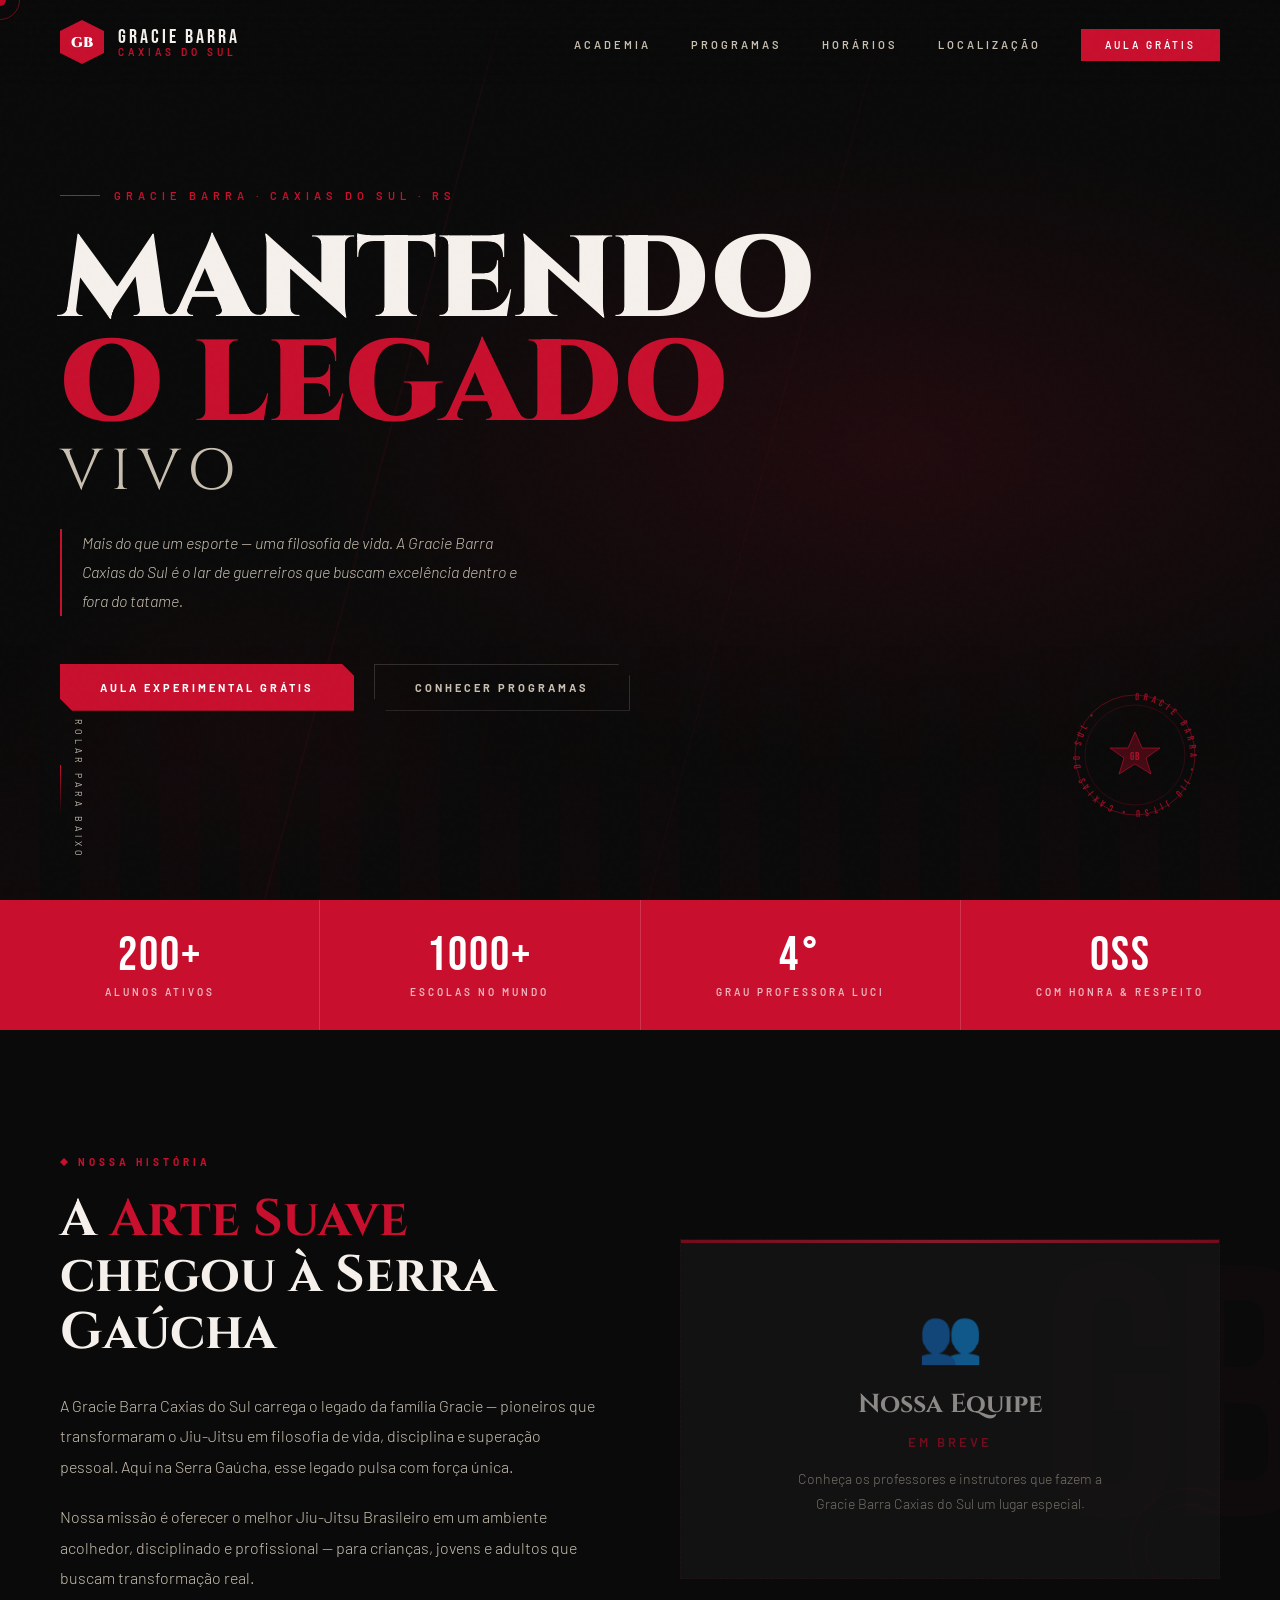
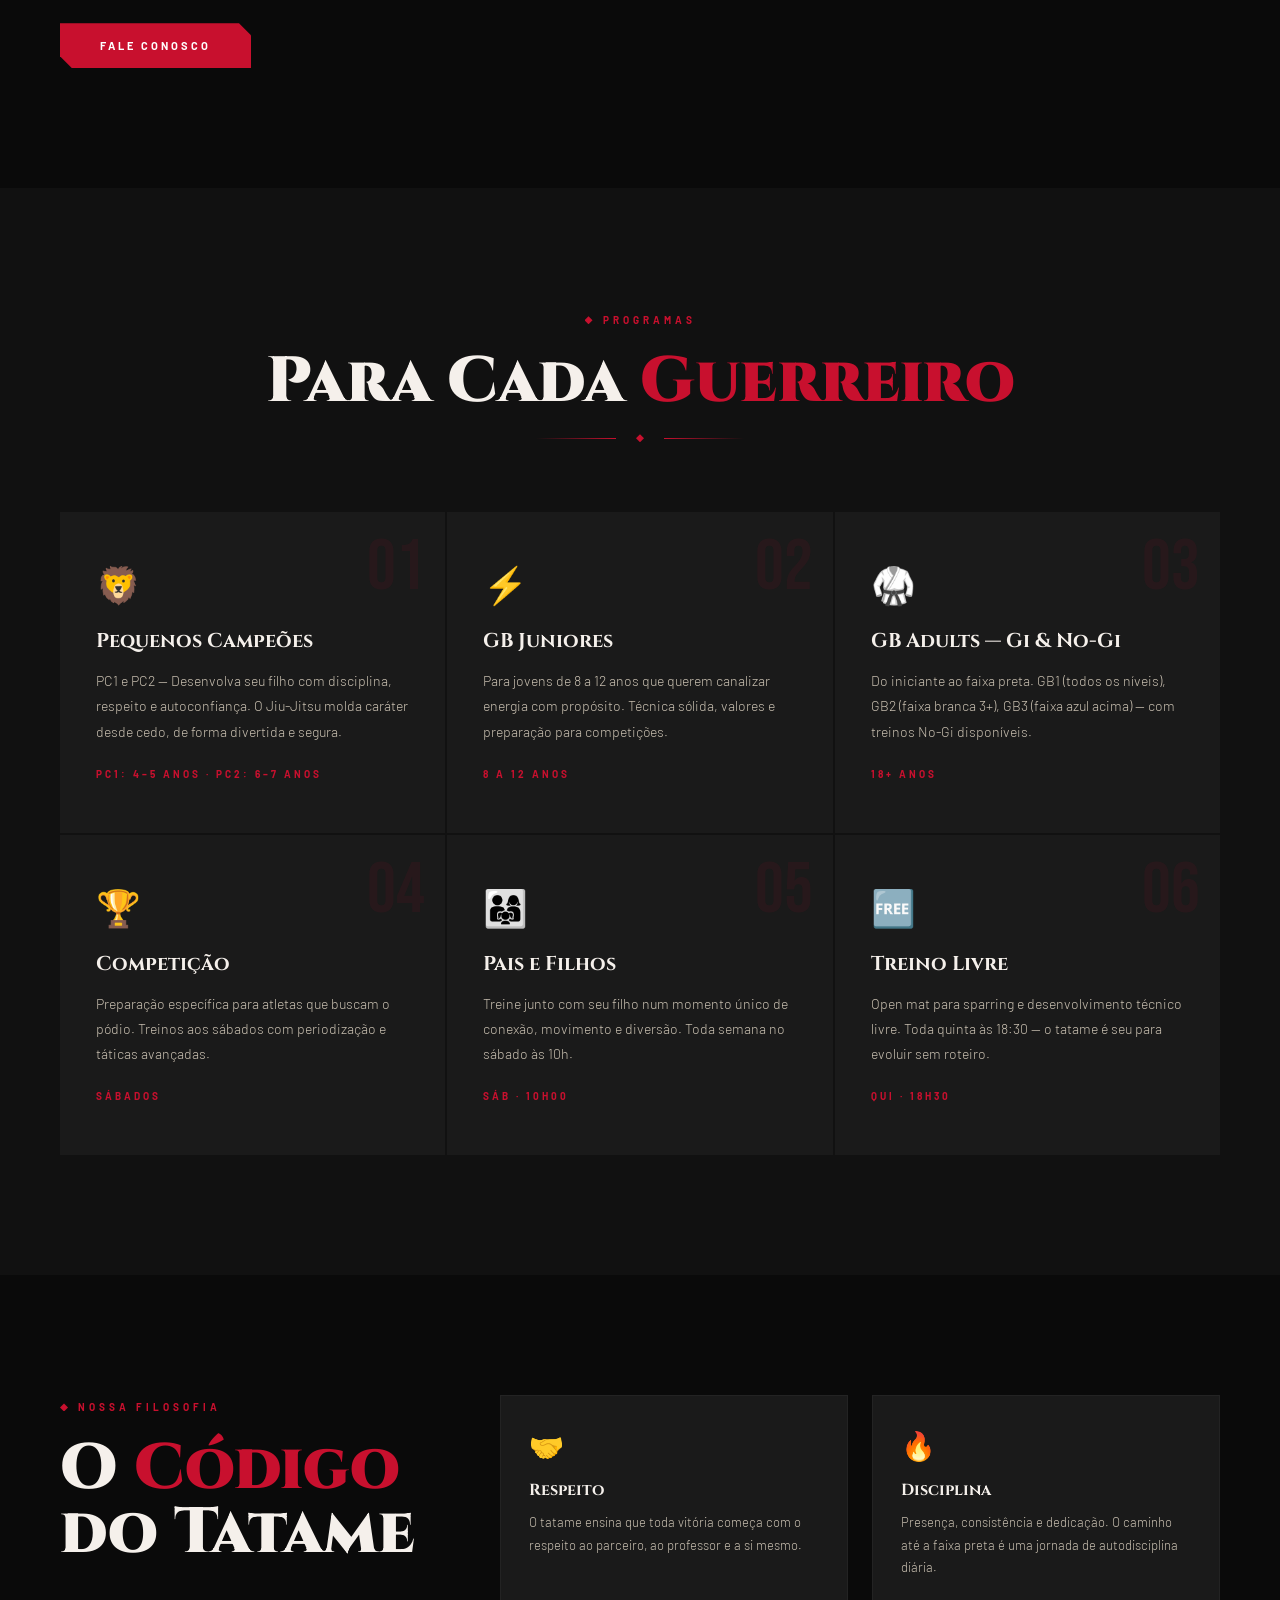
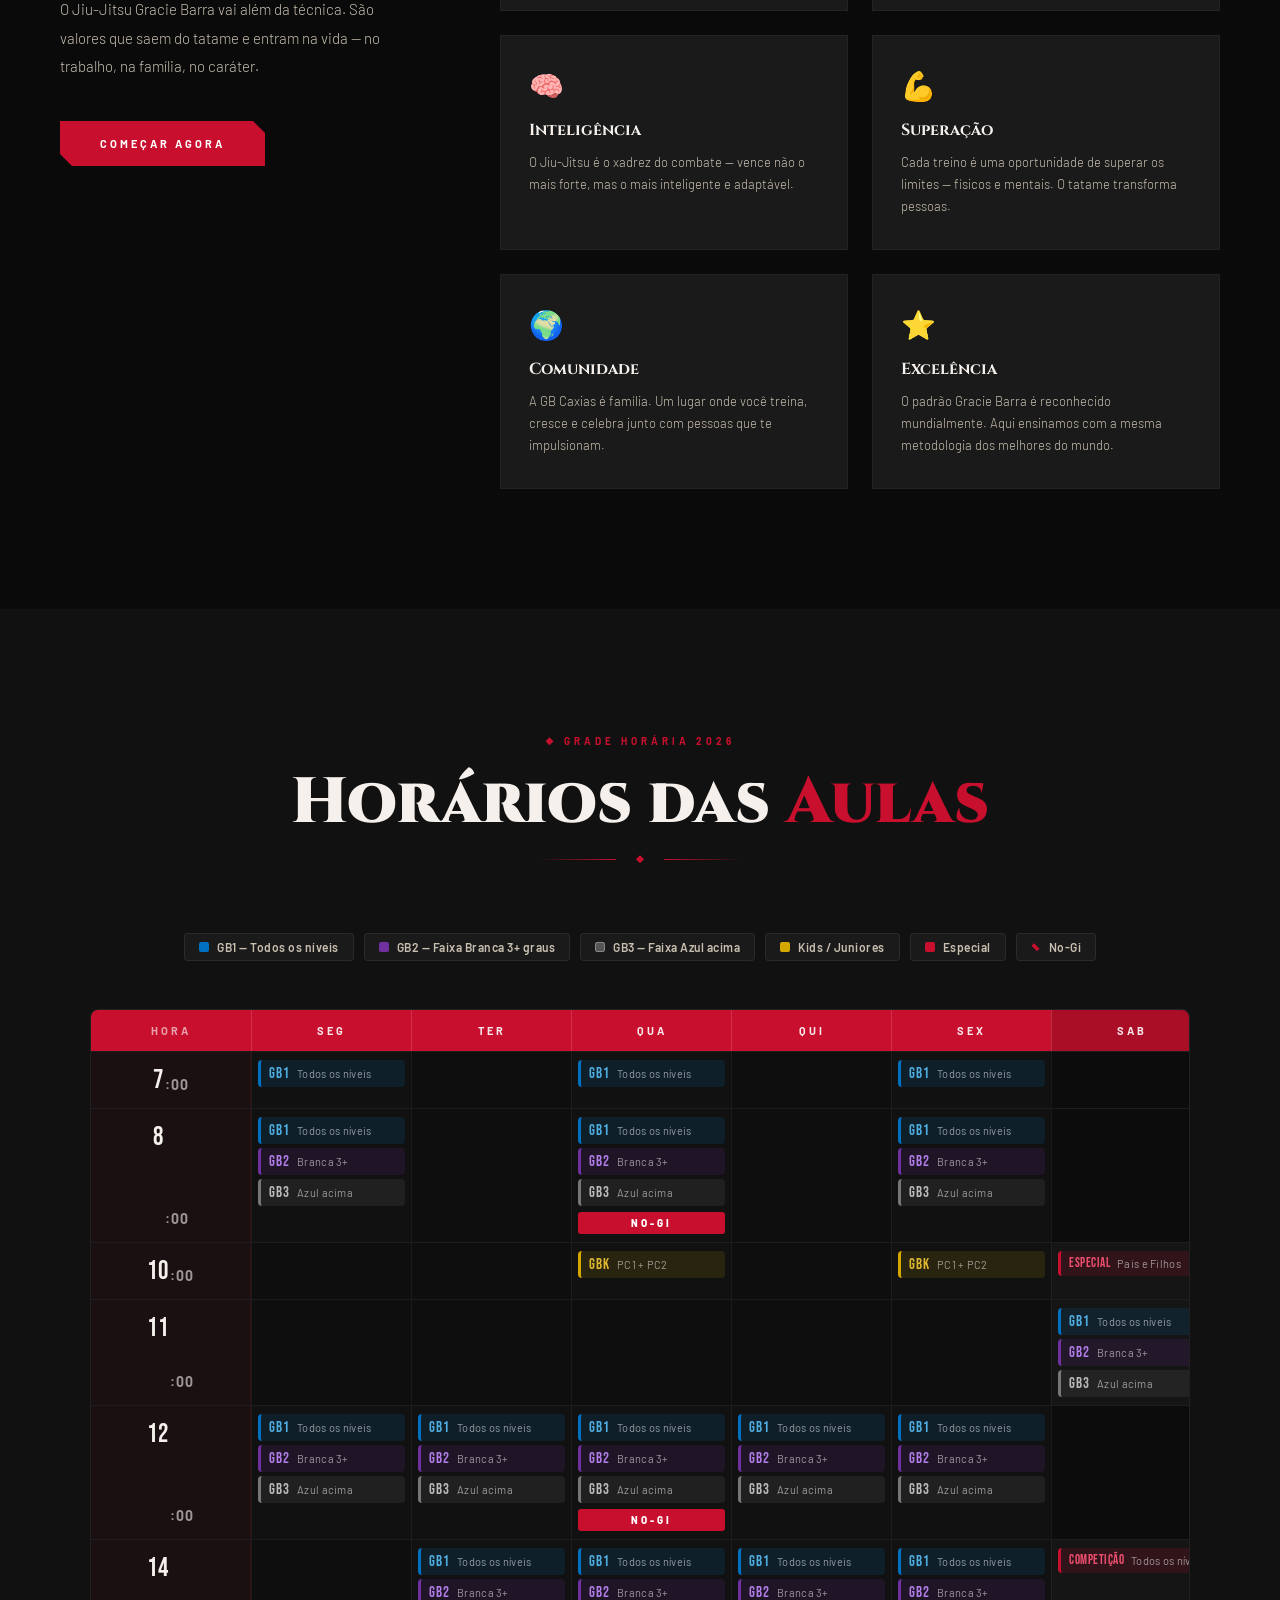
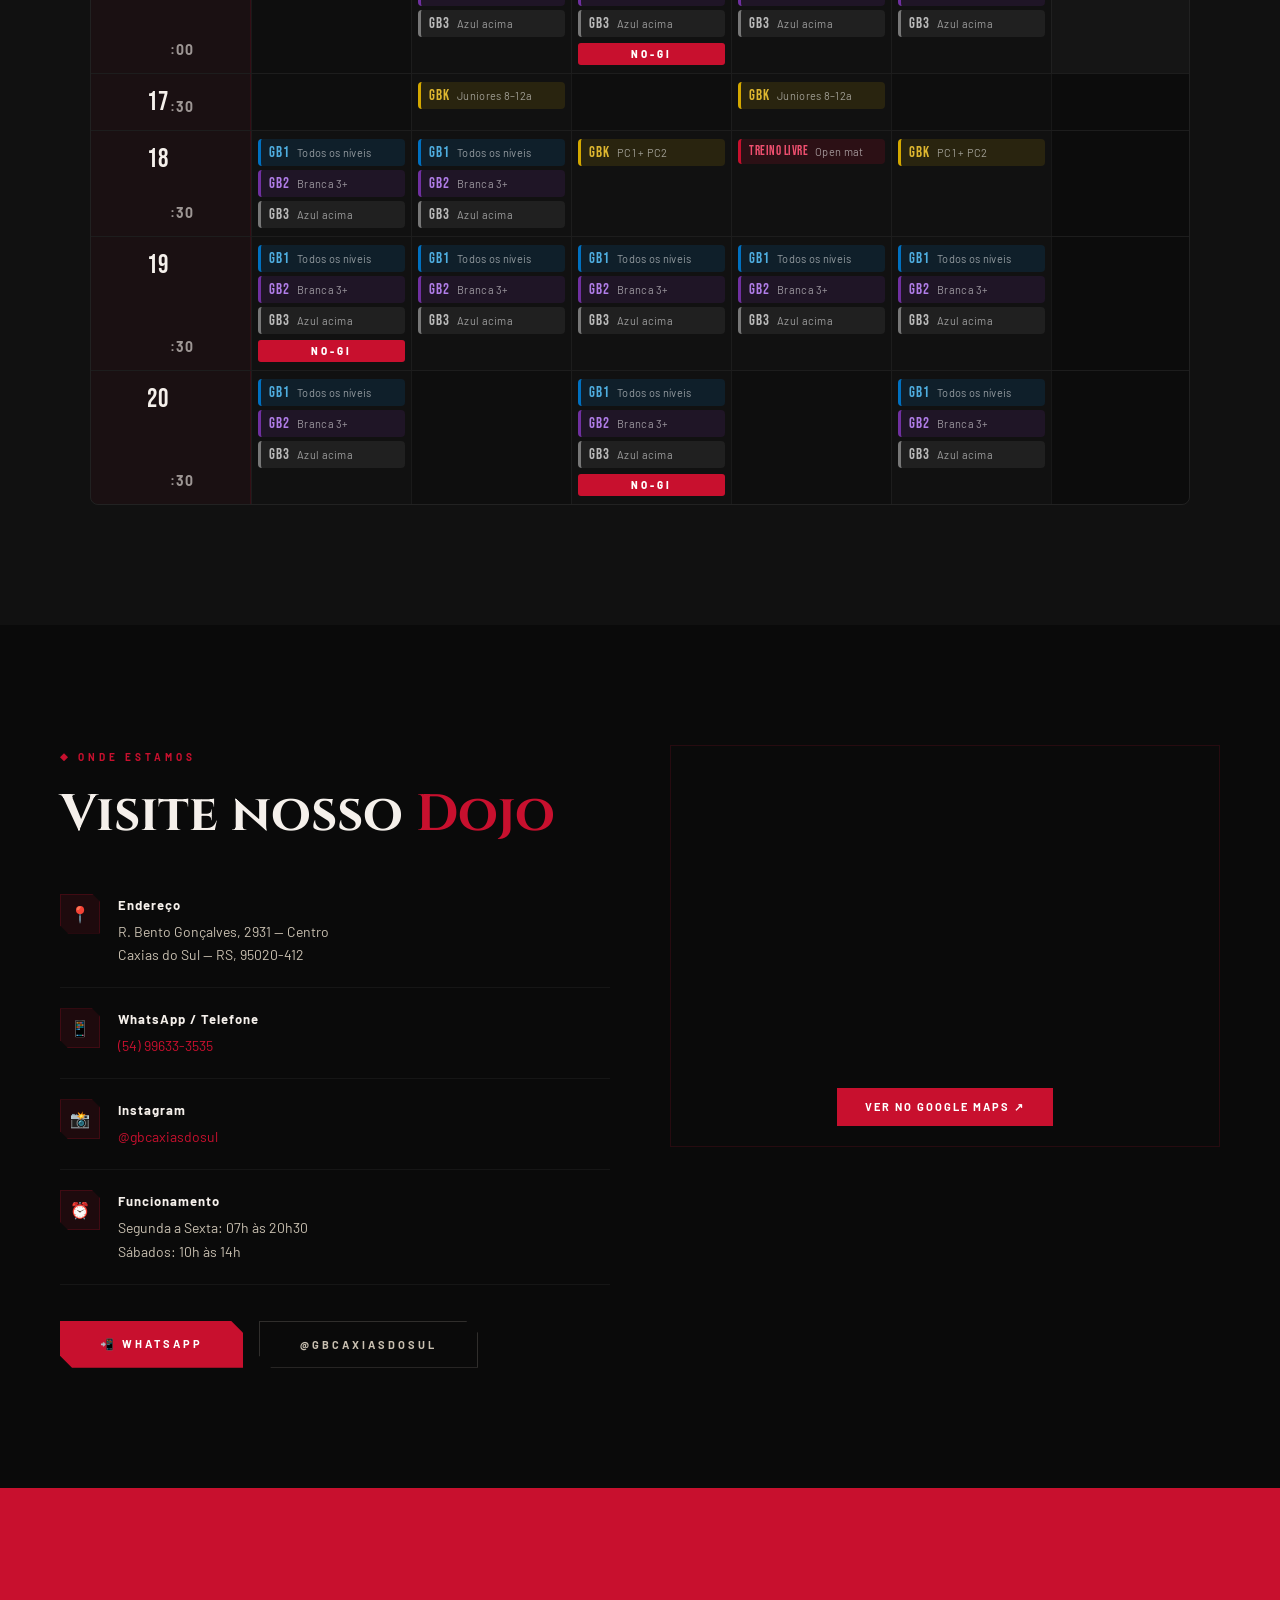
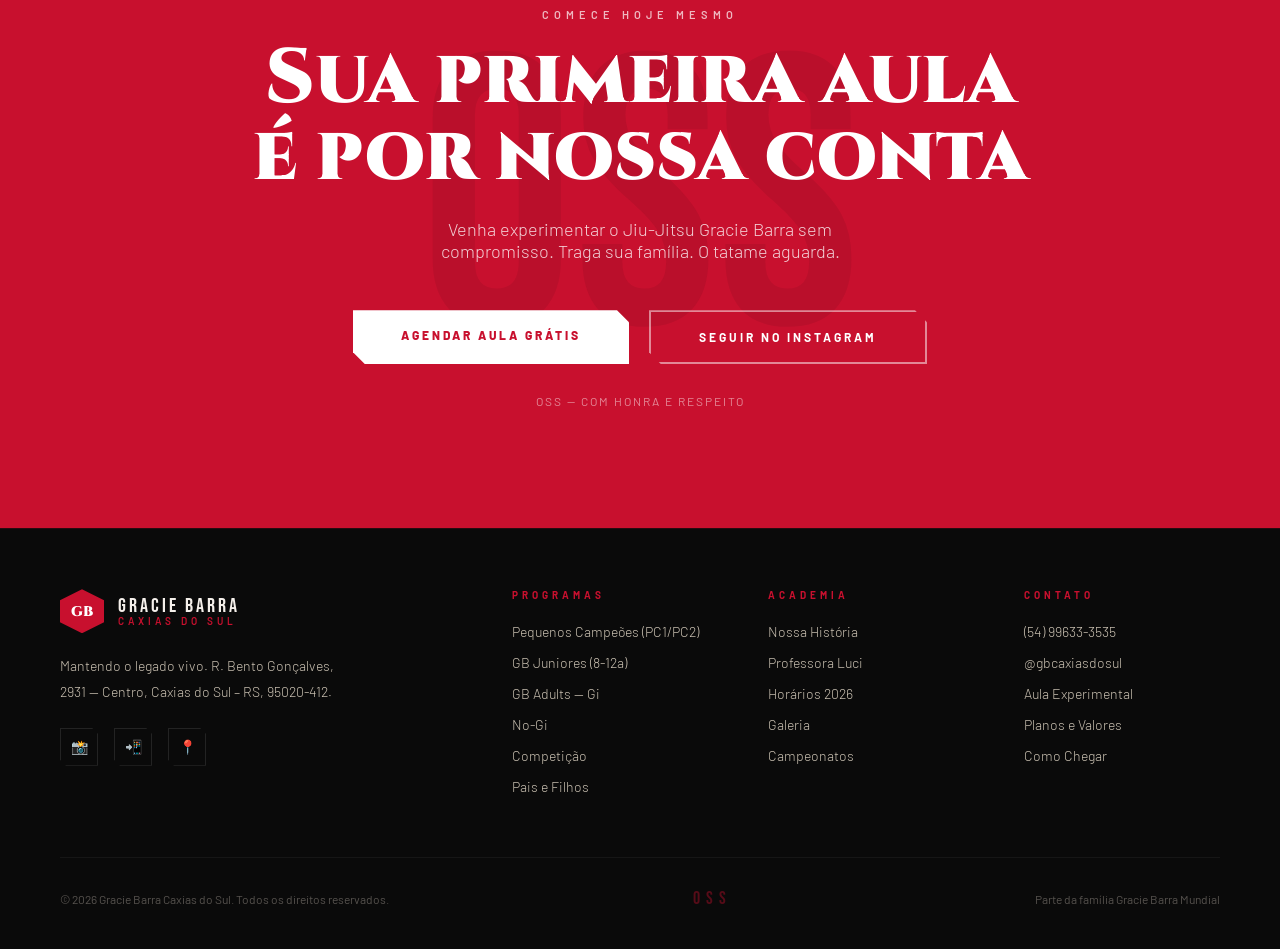
==== commit 4fb10eea: "fix: grade horária com colunas iguais e texto sem quebra - Colunas do schedule: repeat(7, minmax(160" ====
--- a/index.html
+++ b/index.html
@@ -207,7 +207,7 @@
     <!-- GRID HEADER -->
     <div class="sg-wrap">
       <div class="sg-head" role="row">
-        <div class="sg-time-col"></div>
+        <div class="sg-time-col">HORA</div>
         <div class="sg-day" role="columnheader">SEG</div>
         <div class="sg-day" role="columnheader">TER</div>
         <div class="sg-day" role="columnheader">QUA</div>
--- a/style.css
+++ b/style.css
@@ -167,12 +167,12 @@
 
 .sg-wrap{overflow-x:auto;border-radius:8px;border:1px solid rgba(255,255,255,.07)}
 
-.sg-head{display:grid;grid-template-columns:72px repeat(5,1fr) 100px;background:var(--red)}
-.sg-time-col{padding:14px 0}
+.sg-head{display:grid;grid-template-columns:repeat(7,minmax(160px,1fr));background:var(--red)}
+.sg-time-col{padding:14px 10px;text-align:center;font-size:11px;font-weight:700;letter-spacing:3px;color:rgba(255,255,255,.6)}
 .sg-day{padding:14px 10px;text-align:center;font-size:11px;font-weight:700;letter-spacing:3px;color:rgba(255,255,255,.9);border-left:1px solid rgba(255,255,255,.15)}
 .sg-sab{background:rgba(0,0,0,.15)}
 
-.sg-row{display:grid;grid-template-columns:72px repeat(5,1fr) 100px;border-top:1px solid rgba(255,255,255,.05);transition:background .2s}
+.sg-row{display:grid;grid-template-columns:repeat(7,minmax(160px,1fr));border-top:1px solid rgba(255,255,255,.05);transition:background .2s}
 .sg-row:hover{background:rgba(255,255,255,.02)}
 
 .sg-time{display:flex;align-items:flex-start;justify-content:center;padding:14px 6px;font-family:'Bebas Neue',sans-serif;font-size:26px;color:var(--white);letter-spacing:1px;line-height:1;padding-top:16px;background:rgba(200,16,46,.05);border-right:1px solid rgba(200,16,46,.15)}
@@ -185,7 +185,7 @@
 
 .sc{display:flex;align-items:center;gap:7px;padding:6px 8px;border-radius:4px;border-left:3px solid transparent}
 .sc-tag{font-family:'Bebas Neue',sans-serif;font-size:15px;letter-spacing:1px;flex-shrink:0;line-height:1}
-.sc-desc{font-size:11px;color:rgba(255,255,255,.55);font-weight:400;line-height:1.2;letter-spacing:.3px}
+.sc-desc{font-size:11px;color:rgba(255,255,255,.55);font-weight:400;line-height:1.2;letter-spacing:.3px;white-space:nowrap}
 
 .sc-gb1{background:rgba(0,112,192,.14);border-left-color:#0070C0}
 .sc-gb1 .sc-tag{color:#4faee0}
@@ -278,5 +278,6 @@
   .about-grid,.location-grid,.values-content{grid-template-columns:1fr;gap:40px}
   .programs-grid{grid-template-columns:1fr} .footer-grid{grid-template-columns:1fr 1fr;gap:40px}
   .stats-inner{flex-wrap:wrap} .stat-item{flex:none;width:50%}
-  .sched-outer{margin:0 -24px;padding:0 24px}
+  .sched-container{padding:0}
+  .sg-wrap{border-radius:0;border-left:none;border-right:none;margin:0 -24px}
 }
